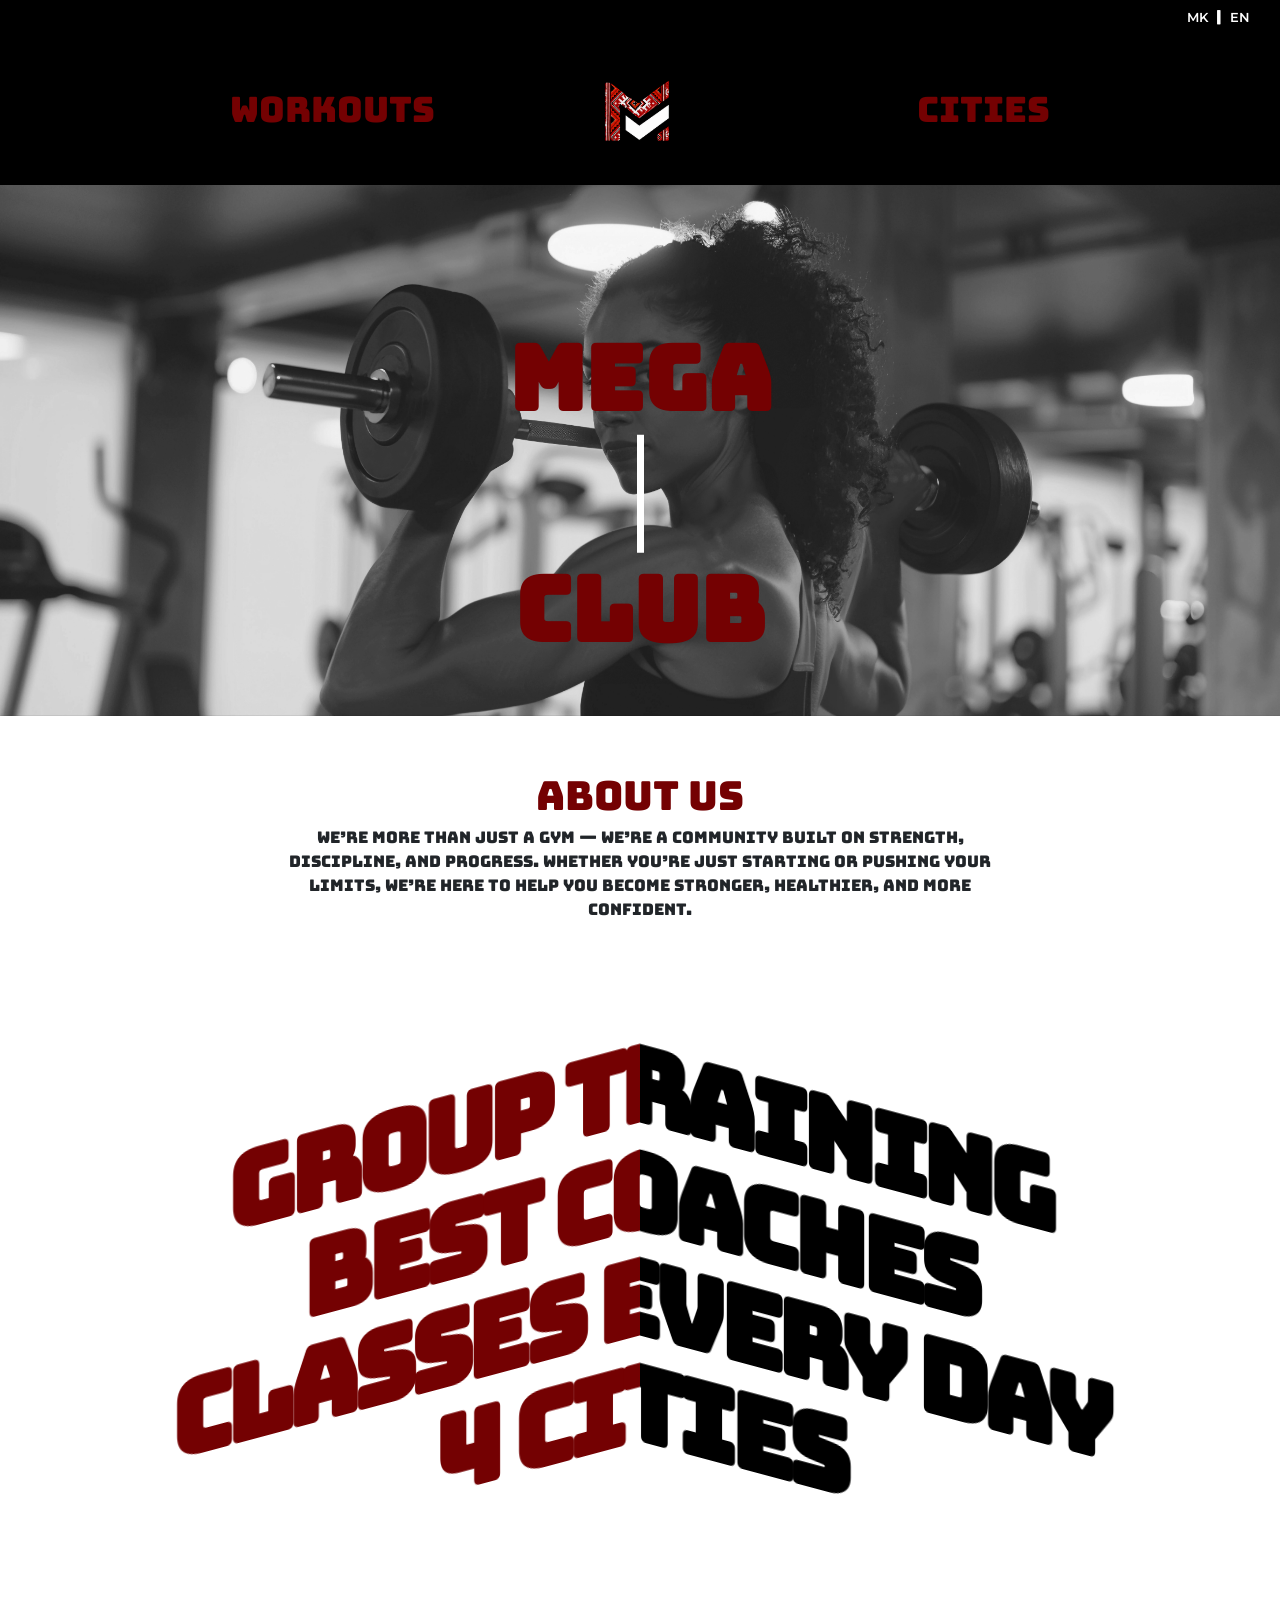
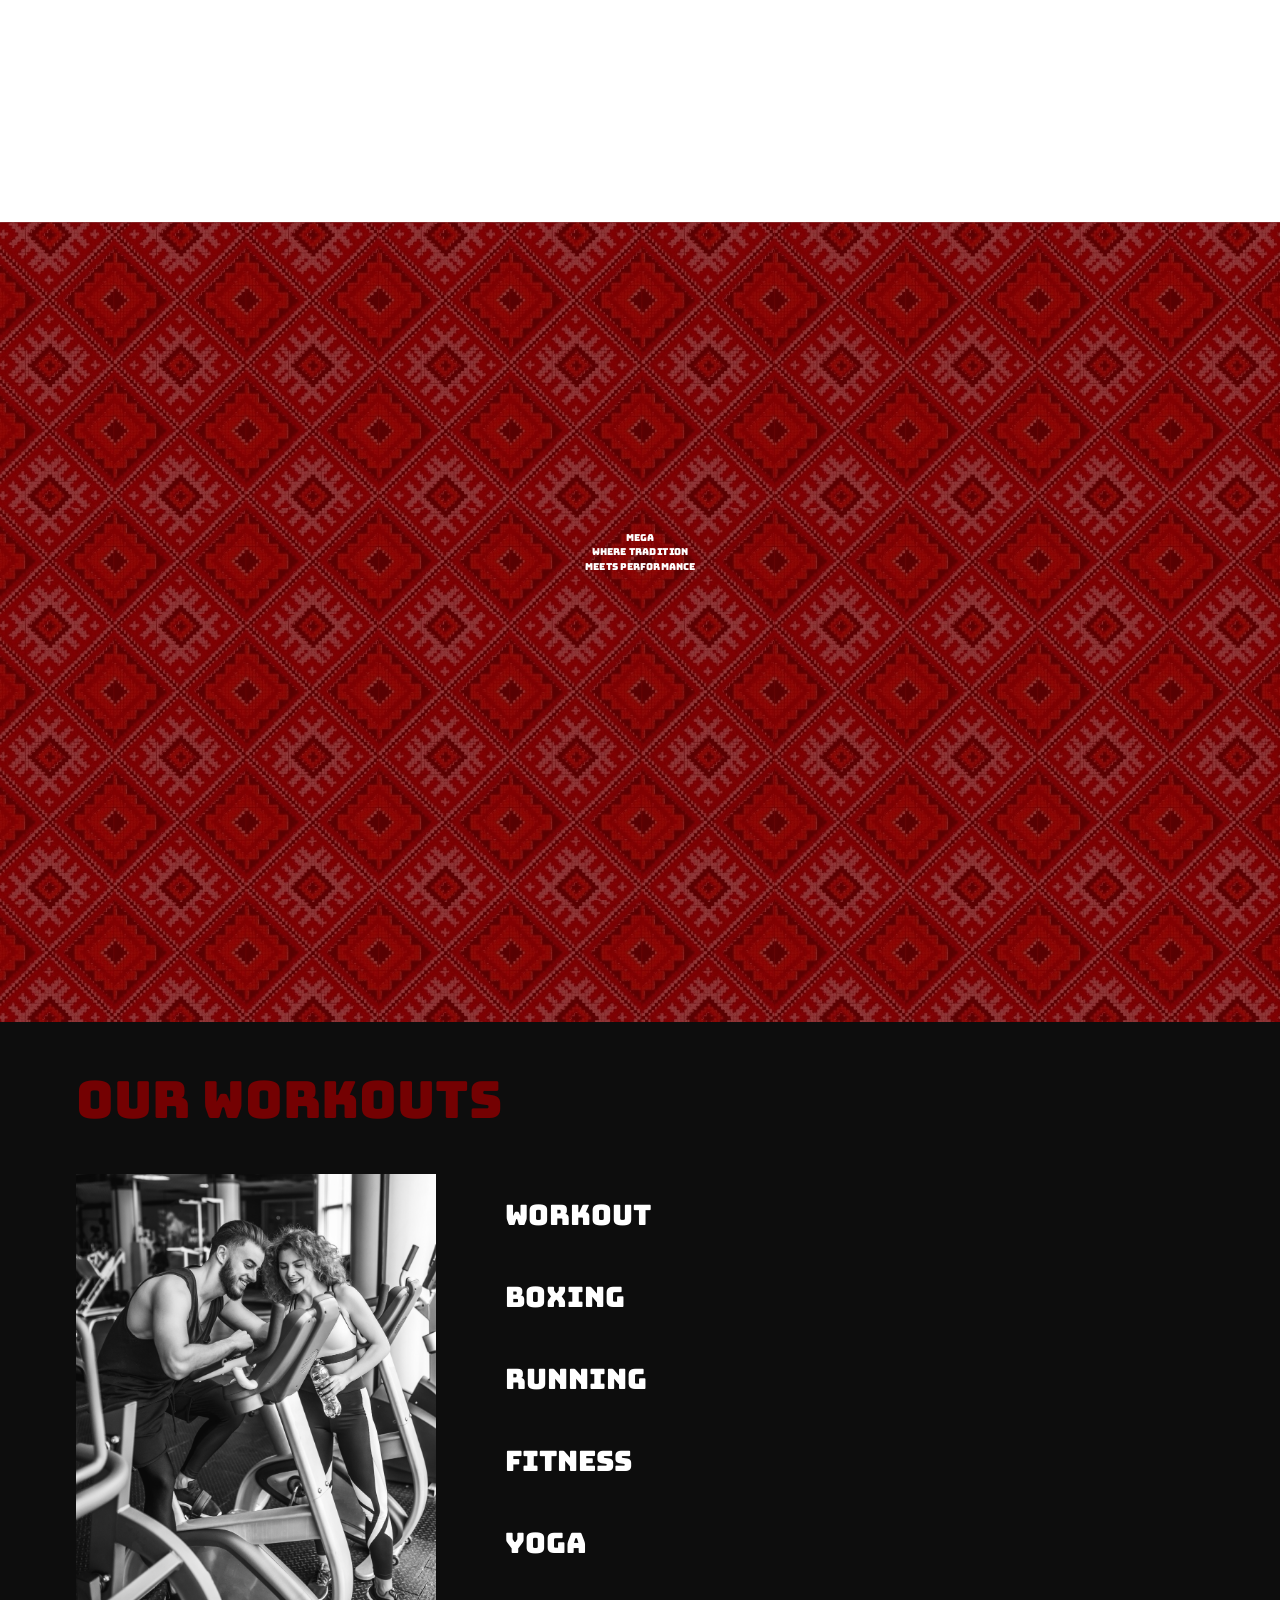
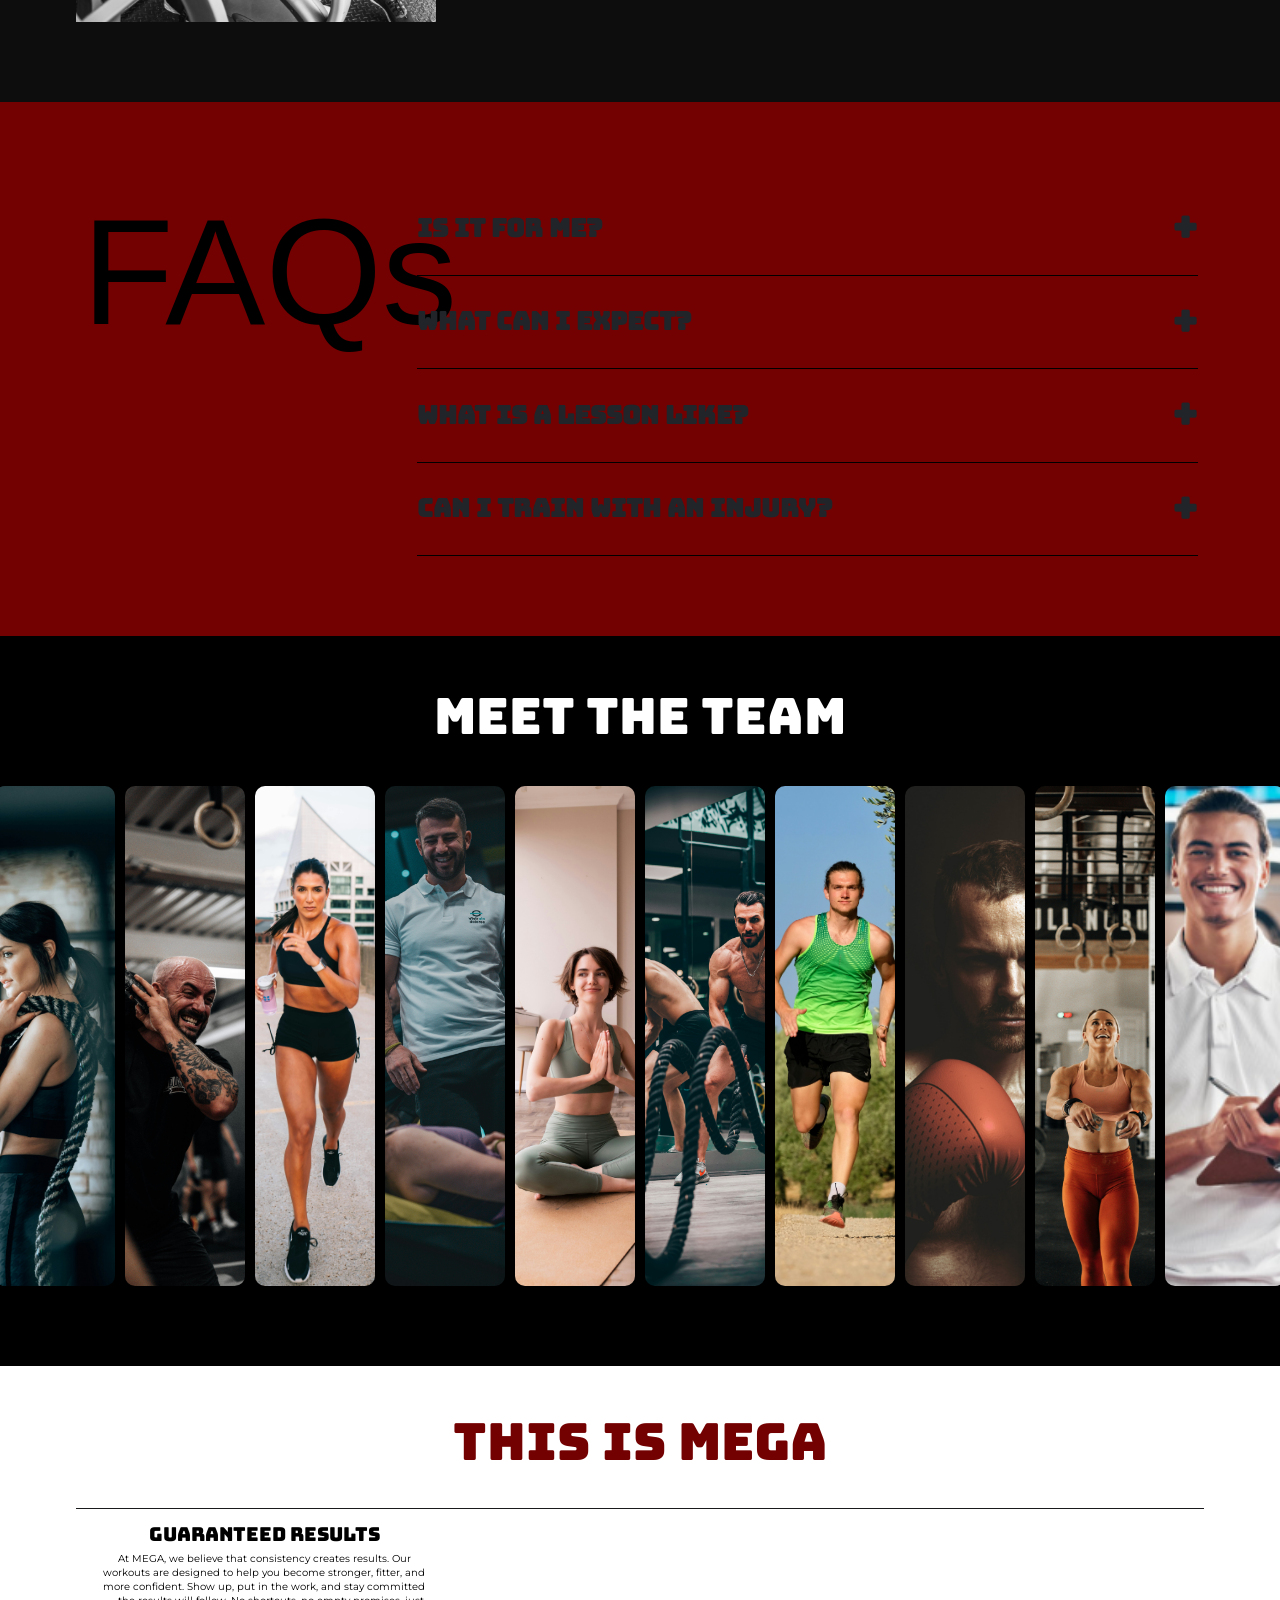
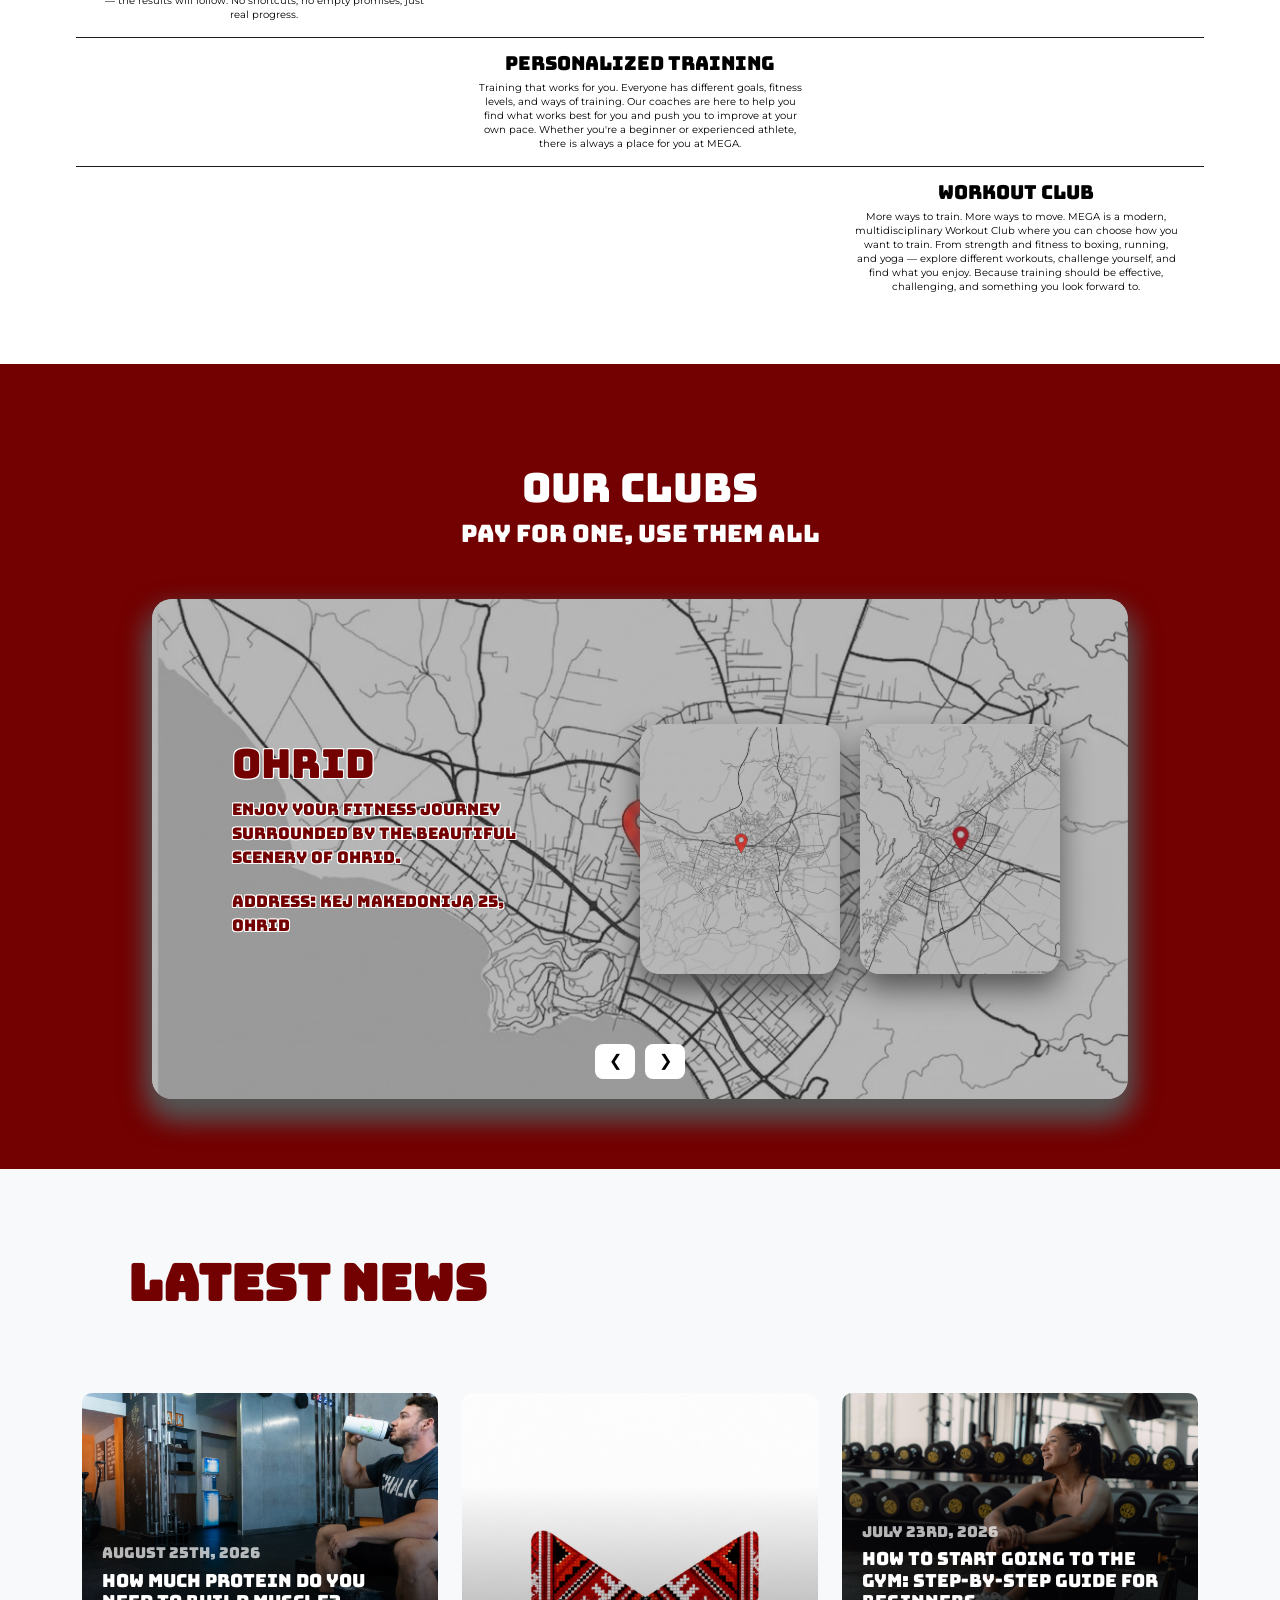
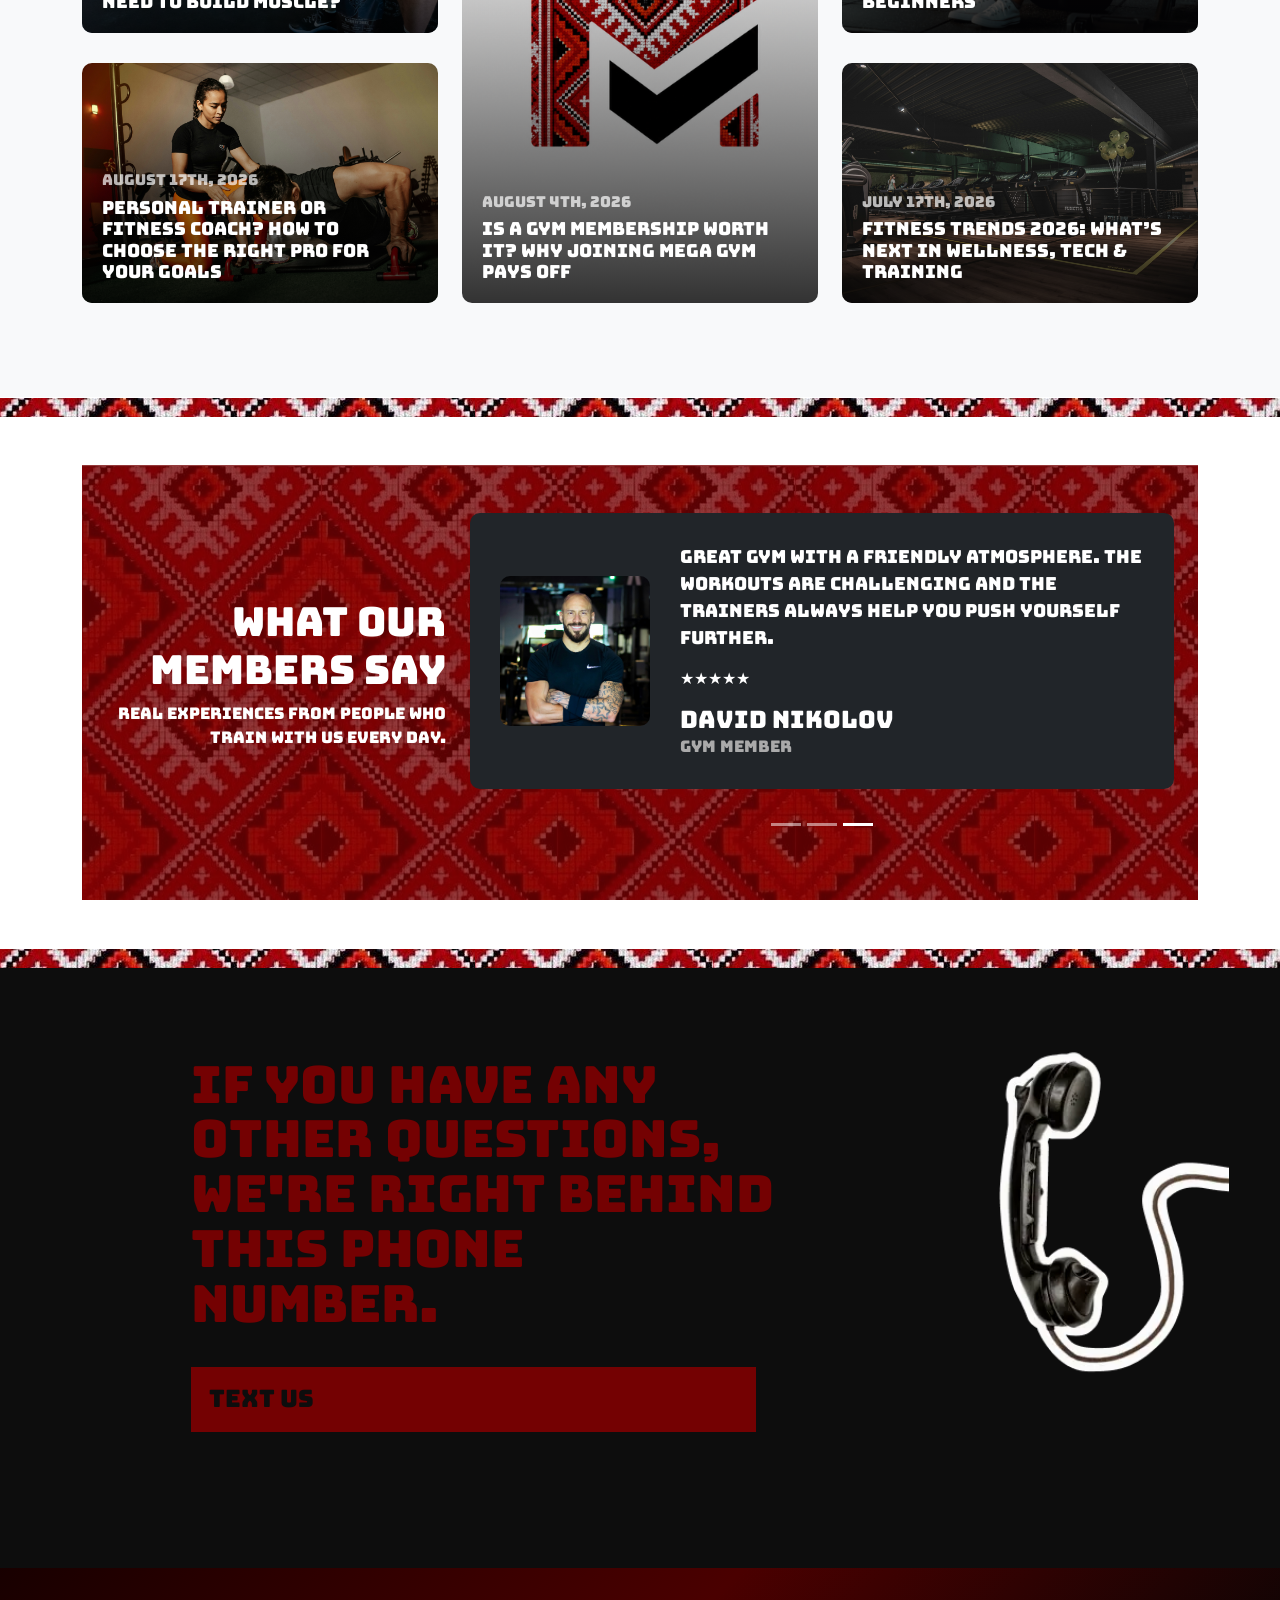
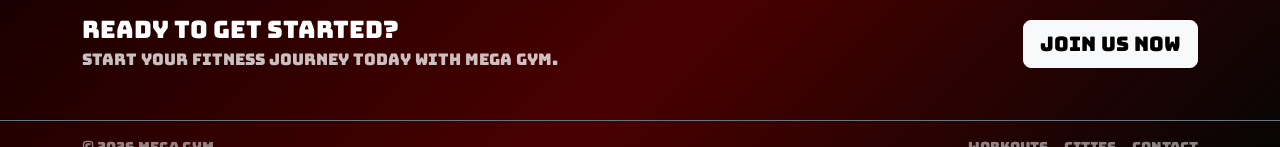
==== home.html @ 3a7fa096 "okk" ====
<!DOCTYPE html>
<html lang="mk">
<head>
    <meta charset="UTF-8">
    <meta name="viewport" content="width=device-width, initial-scale=1">

    <title>MEGA GYM</title>

    <link href="https://fonts.googleapis.com/css2?family=Bungee&display=swap" rel="stylesheet">

    <link href="https://cdn.jsdelivr.net/npm/bootstrap@5.2.3/dist/css/bootstrap.min.css" rel="stylesheet">
    <link href="https://fonts.googleapis.com/css2?family=Anton&family=Montserrat:wght@400;500;600;700;800;900&display=swap" rel="stylesheet">
    <link rel="stylesheet" href="style.css">

    <style>
        .popup {
            position: fixed;
            top: 0;
            left: 0;
            width: 100%;
            height: 100%;
            background: rgba(0, 0, 0, 0.8);

            display: flex;
            align-items: center;
            justify-content: center;

            visibility: hidden;
            opacity: 0;
            z-index: 1000;

            transition: 0.4s;
        }

        .popup:target {
            visibility: visible;
            opacity: 1;
        }

        .popup-inner {
            position: relative;

            display: flex;

            width: 70%;
            max-width: 900px;
            height: 500px;

            background: white;

            transform: scale(0.8);
            transition: 0.4s;
        }

        .popup:target .popup-inner {
            transform: scale(1);
        }

        .popup__photo {
            width: 40%;
            overflow: hidden;
        }

        .popup__photo img {
            width: 100%;
            height: 100%;
            object-fit: cover;
        }

        .popup__text {
            width: 60%;
            padding: 50px;

            display: flex;
            flex-direction: column;
            justify-content: center;
        }

        .popup__text span {
            color: #740102;
            font-size: 14px;
            margin-bottom: 15px;
        }

        .popup__text h1 {
            font-size: 32px;
            margin-bottom: 25px;
            color: #111;
        }

        .popup__text p {
            font-size: 12px;
            line-height: 1.7;
            color: #666;
            font-family: Arial, sans-serif;
        }

        .popup__close {
            position: absolute;
            top: -15px;
            right: -15px;

            width: 40px;
            height: 40px;

            background: #740102;
            color: white;

            border-radius: 50%;

            text-decoration: none;
            text-align: center;
            line-height: 40px;

            font-weight: bold;
        }

        body { padding-top: 185px !important; }
        .language-bar {
            position: fixed;
            top: 0;
            left: 0;
            z-index: 1100;
            width: 100%;
            height: 35px;
            background: #000;
            display: flex;
            justify-content: flex-end;
            align-items: center;
            padding-right: 30px;
            gap: 8px;
        }
        .navbar { top: 35px !important; }
        .navbar { position: fixed !important; top: 35px !important; left: 0; z-index: 1000; width: 100%; height: 150px !important; }
        .hero { margin-top: 0 !important; padding-top: 0 !important; }
        .hero > img { display: block; }
        @media (max-width: 991.98px) {
            body { padding-top: 145px !important; }
            .navbar { height: 110px; }
            .navbar { height: 110px !important; }
            .navbar-collapse { top: 110px; }
        }

        .language-bar button {
            background: none;
            border: none;
            color: white;
            font-family: 'Montserrat', sans-serif;
            font-size: 13px;
            font-weight: 600;
            cursor: pointer;
            padding: 0;
        }

        .language-bar button:hover {
            color: #740102;
        }

        .language-bar span {
            color: white;
        }

    </style>
</head>

<body>

<script>
    const translations = {
        "Workouts":"Тренинзи", "Cities":"Градови", "Skopje":"Скопје", "Ohrid":"Охрид", "Bitola":"Битола", "Tetovo":"Тетово",
        "About us":"За нас", "Group Training":"Групни тренинзи", "Best Coaches":"Најдобри тренери", " Best Coaches ":"Најдобри тренери",
        "Classes Every Day":"Часови секој ден", " Classes Every Day":"Часови секој ден", "4 Cities":"4 градови", "Our Workouts":"Нашите тренинзи",
        "Workout":"Тренинг", "Boxing":"Бокс", "Running":"Трчање", "Fitness":"Фитнес", "Yoga":"Јога", "FAQs":"ЧПП",
        "Is it for me?":"Дали е ова за мене?", "Our classes are suitable for beginners and experienced athletes. We will help you find the right level for you.":"Нашите часови се соодветни и за почетници и за искусни спортисти. Ќе ви помогнеме да го најдете вистинското ниво.",
        "What can I expect?":"Што можам да очекувам?", "You can expect a welcoming environment, professional coaching, and workouts adapted to your level.":"Очекувајте пријатна средина, професионално водство и тренинзи приспособени на вашето ниво.",
        "What is a lesson like?":"Како изгледа еден час?", "Each lesson includes a warm-up, instruction, the main workout, and a cool-down.":"Секој час вклучува загревање, инструкции, главен тренинг и разладување.",
        "Can I train with an injury?":"Може ли да тренирам со повреда?", "Please speak with your coach before training so we can determine whether exercises can safely be adapted.":"Разговарајте со тренерот пред тренингот за да утврдиме дали вежбите може безбедно да се приспособат.",
        "Want to know more?":"Сакате да дознаете повеќе?", "Meet the team":"Запознајте го тимот", "Life Coach & Personal Trainer":"Животен и личен тренер",
        "Senior Fitness Coach":"Главен фитнес тренер", "Running Coach":"Тренер по трчање", "Boxing Instructor":"Инструктор по бокс", "Yoga Instructor":"Инструктор по јога",
        "CrossFit Instructor":"CrossFit инструктор", "Full-Body Workout Instructor":"Инструктор за тренинг на цело тело", "Nutritionist":"Нутриционист", "Medical Expert":"Медицински експерт",
        "This is mega":"Ова е Mega", "Guaranteed Results":"Гарантирани резултати", "Personalized Training":"Персонализиран тренинг", "Workout Club":"Фитнес клуб",
        "our clubs":"Нашите клубови", "pay for one, use them all":"Платете за еден, користете ги сите", "Train, recover, and stay active at our location in the heart of Skopje.":"Тренирајте, одморете се и останете активни во нашата локација во срцето на Скопје.",
        "Enjoy your fitness journey surrounded by the beautiful scenery of Ohrid.":"Уживајте во фитнес-патувањето опкружени со прекрасната природа на Охрид.", "Stay strong and motivated with professional training in Bitola.":"Останете силни и мотивирани со професионални тренинзи во Битола.",
        "Reach your fitness goals with our modern training facilities in Tetovo.":"Остварете ги фитнес-целите во нашите современи сали во Тетово.", "See More":"Повеќе", "LATEST NEWS":"НАЈНОВИ ВЕСТИ", "READ MORE":"ПРОЧИТАЈ ПОВЕЌЕ",
        "What our ":"Што велат нашите ", "What our":"Што велат нашите", "members say":"членови", "Gym Member":"Член на клубот", "If you have any other questions, we're right behind this phone number.":"Ако имате дополнителни прашања, јавете ни се на овој број.",
        "TEXT US":"ПИШЕТЕ НИ","Where Tradition ":"Каде традицијата ","Meets Performance":"се среќава со врвните перформанси",
        "Build strength, improve your endurance, and challenge yourself with workouts designed to help you become stronger, healthier, and more confident.":"Изградете сила, подобрете ја издржливоста и предизвикајте се со тренинзи што ќе ви помогнат да станете посилни, поздрави и посамоуверени.",
        "Develop your speed, power, coordination, and technique while building confidence through dynamic and challenging boxing training.":"Развивајте брзина, сила, координација и техника и стекнете самодоверба преку динамични и предизвикувачки боксерски тренинзи.",
        "Improve your stamina, endurance, and overall fitness with running sessions designed to keep you moving, motivated, and ready to reach your goals.":"Подобрете ја кондицијата и издржливоста со тренинзи по трчање што ќе ве одржуваат активни, мотивирани и подготвени да ги остварите целите.",
        "Take your fitness to the next level with exercises that improve your strength, endurance, mobility, and overall physical performance.":"Подигнете ја кондицијата на повисоко ниво со вежби за сила, издржливост, подвижност и севкупни физички перформанси.",
        "Improve your flexibility, balance, strength, and focus while relaxing your body and mind through a combination of controlled movements and breathing.":"Подобрете ја флексибилноста, рамнотежата, силата и концентрацијата и опуштете ги телото и умот со контролирани движења и дишење.",
        "Helping members build confidence, healthy habits, and a stronger mindset.":"Им помага на членовите да изградат самодоверба, здрави навики и посилен начин на размислување.",
        "Bringing years of experience in strength training, fitness, and personal coaching.":"Со долгогодишно искуство во тренинг за сила, фитнес и индивидуално тренерство.",
        "Specializing in endurance, running technique, and helping athletes become stronger and faster.":"Специјализирана за издржливост и техника на трчање, со цел спортистите да станат посилни и побрзи.",
        "Focused on boxing technique, conditioning, discipline, and confidence.":"Фокусиран на боксерска техника, кондиција, дисциплина и самодоверба.",
        "Helping members improve flexibility, balance, breathing, and mind-body connection.":"Им помага на членовите да ја подобрат флексибилноста, рамнотежата, дишењето и поврзаноста на телото и умот.",
        "Specializing in functional movements, strength, endurance, and high-intensity workouts.":"Специјализиран за функционални движења, сила, издржливост и високоинтензивни тренинзи.",
        "Creating dynamic workouts focused on strength, endurance, and overall fitness.":"Креира динамични тренинзи насочени кон силата, издржливоста и општата кондиција.",
        "Focused on endurance training, boxing technique, and helping runners reach their full potential.":"Фокусиран на тренинг за издржливост и боксерска техника, како и на помагање на тркачите да го достигнат својот целосен потенцијал.",
        "Creating personalized nutrition plans to support fitness goals, energy, recovery, and a healthy lifestyle.":"Креира персонализирани планови за исхрана што ги поддржуваат фитнес-целите, енергијата, закрепнувањето и здравиот начин на живот.",
        "Providing professional guidance on safe training, recovery, and maintaining a healthy body.":"Дава стручни насоки за безбеден тренинг, закрепнување и одржување на здраво тело.",
        "At MEGA, we believe that consistency creates results. Our workouts are designed to help you become stronger, fitter, and more confident. Show up, put in the work, and stay committed — the results will follow. No shortcuts, no empty promises, just real progress.":"Во MEGA веруваме дека доследноста носи резултати. Нашите тренинзи ви помагаат да станете посилни, покондиционирани и посамоуверени. Доаѓајте редовно, вложувајте труд и истрајте — резултатите ќе следат. Без кратенки и празни ветувања, само вистински напредок.",
        "Training that works for you. Everyone has different goals, fitness levels, and ways of training. Our coaches are here to help you find what works best for you and push you to improve at your own pace. Whether you're a beginner or experienced athlete, there is always a place for you at MEGA.":"Тренинг приспособен за вас. Секој има различни цели, ниво на кондиција и начин на вежбање. Нашите тренери ќе ви помогнат да го најдете она што најмногу ви одговара и да напредувате со свое темпо. Во MEGA има место за сите, и за почетници и за искусни спортисти.",
        "More ways to train. More ways to move. MEGA is a modern, multidisciplinary Workout Club where you can choose how you want to train. From strength and fitness to boxing, running, and yoga — explore different workouts, challenge yourself, and find what you enjoy. Because training should be effective, challenging, and something you look forward to.":"Повеќе начини за тренинг и движење. MEGA е современ клуб со разновидни активности каде што сами избирате како ќе вежбате. Од тренинг за сила и фитнес до бокс, трчање и јога — испробајте различни активности, предизвикајте се и најдете го она во што уживате. Тренингот треба да биде ефикасен, предизвикувачки и нешто на што со нетрпение му се радувате.",
        "Address: Partizanska 15, Skopje":"Адреса: Партизанска 15, Скопје", "Address: Kej Makedonija 25, Ohrid":"Адреса: Кеј Македонија 25, Охрид", "Address: Shirok Sokak 42, Bitola":"Адреса: Широк Сокак 42, Битола", "Address: Ilindenska 18, Tetovo":"Адреса: Илинденска 18, Тетово",
        "Real experiences from people who train with us every day.":"Искуства од луѓе кои тренираат со нас секој ден.",
        "I love the atmosphere here. The trainers are supportive, the equipment is great, and I always feel motivated to come back.":"Ја обожавам атмосферата тука. Тренерите се секогаш поддршка, опремата е одлична и секогаш сум мотивиран/а да се вратам.",
        "Since I started training here, I have noticed a big difference. I feel stronger, healthier, and much more confident.":"Откако почнав да тренирам тука, забележувам голема разлика. Се чувствувам посилно, поздраво и многу посамоуверено.",
        "Great gym with a friendly atmosphere. The workouts are challenging and the trainers always help you push yourself further.":"Одлична сала со пријателска атмосфера. Тренинзите се предизвикувачки, а тренерите секогаш ве поттикнуваат да дадете повеќе.",
        "August 25th, 2026":"25 август 2026", "August 17th, 2026":"17 август 2026", "August 4th, 2026":"4 август 2026", "July 23rd, 2026":"23 јули 2026", "July 17th, 2026":"17 јули 2026",
        "How Much Protein Do You Need to Build Muscle?":"Колку протеини ви се потребни за да изградите мускули?", "Personal Trainer or Fitness Coach? How to Choose the Right Pro for Your Goals":"Личен тренер или фитнес тренер? Како да го изберете вистинскиот стручњак за вашите цели", "Is a Gym Membership Worth It?":"Дали членството во теретана вреди?",
        "A gym membership can be much more than simply having access to exercise equipment. Having a dedicated place to train can help you create a routine, stay motivated and make fitness a regular part of your lifestyle. At Mega Gym, members can choose from different types of training depending on their interests, fitness level and personal goals. Whether you want to build strength, improve your endurance, lose weight, become more active or simply feel healthier, having access to professional equipment and experienced coaches can make the process easier. Another important benefit of training at a gym is the environment. Being surrounded by other people who are working toward their own goals can give you extra motivation on days when you do not feel like training. Ultimately, a gym membership is an investment in your health, confidence and long-term wellbeing.":"Членството во теретана може да значи многу повеќе од пристап до опрема за вежбање. Посебно место за тренинг може да ви помогне да создадете рутина, да останете мотивирани и фитнесот да стане редовен дел од вашиот начин на живот. Во Mega Gym членовите можат да избираат различни видови тренинг според своите интереси, нивото на кондиција и личните цели. Без разлика дали сакате да ја зголемите силата, да ја подобрите издржливоста, да ослабете, да бидете поактивни или едноставно да се чувствувате поздраво, професионалната опрема и искусните тренери можат да го олеснат процесот. Друга важна предност на тренирањето во теретана е атмосферата. Опкруженоста со луѓе кои работат на сопствените цели може дополнително да ве мотивира во деновите кога не ви се тренира. На крајот, членството во теретана е вложување во вашето здравје, самодоверба и долгорочна благосостојба.", "Is a Gym Membership Worth It? Why Joining Mega Gym Pays Off":"Дали членството во теретана вреди? Зошто Mega Gym е добар избор", "How to Start Going to the Gym: Step-by-Step Guide for Beginners":"Како да почнете да одите во теретана: водич за почетници чекор по чекор", "Fitness Trends 2026: What’s Next in Wellness, Tech & Training":"Фитнес трендови во 2026: новости во здравјето, технологијата и тренингот", "Ready to get started?":"Подготвени сте да започнете?", "Start your fitness journey today with Mega Gym.":"Започнете го вашето фитнес-патување денес со Mega Gym.", "Join us now":"Придружете ни се", "Elena Stojanovska":"Елена Стојановска", "Goran Petrovski":"Горан Петровски", "Marija Nikolovska":"Марија Николовска", "Viktor Trajkov":"Виктор Трајков", "Ana Ilievska":"Ана Илиевска", "Filip Georgiev":"Филип Георгиев", "Stefan Stojanov":"Стефан Стојанов", "Ivan Ristovski":"Иван Ристовски", "Elena Petrova":"Елена Петрова", "Nikola Milevski":"Никола Милевски", "Aleksandar Petrovski":"Александар Петровски", "David Nikolov":"Давид Николов", "We’re more than just a gym — we’re a community built on strength, discipline, and progress. Whether you’re just starting or pushing your limits, we’re here to help you become stronger, healthier, and more confident.":"Ние сме повеќе од обична теретана — ние сме заедница изградена врз сила, дисциплина и напредок. Без разлика дали штотуку почнувате или ги поместувате сопствените граници, тука сме да ви помогнеме да станете посилни, поздрави и посамоуверени.","Personal Trainer or Fitness Coach? How to Choose the Right Pro for Your Goals":"Личен тренер или фитнес тренер? Како да го изберете вистинскиот стручњак за вашите цели",
        "Choosing the right fitness professional can make a big difference in your training experience. A personal trainer usually focuses on creating structured workouts, teaching proper exercise technique and helping you safely progress toward specific fitness goals. A fitness coach may take a broader approach by focusing on motivation, consistency, habits and your overall lifestyle. If you are new to the gym and are not sure how to perform exercises correctly, working with a personal trainer can give you the confidence and knowledge you need to get started. If you already understand the basics of training but have trouble staying consistent, a coach may be able to help you build better habits. Before choosing someone, think about your goals, experience and the type of support you need. The right professional should help you feel motivated, comfortable and confident during your fitness journey.":"Изборот на соодветен фитнес-стручњак може значително да го подобри вашето искуство со тренингот. Личниот тренер обично креира структуриран тренинг-план, ве учи на правилна техника и ви помага безбедно да напредувате кон конкретните фитнес-цели. Фитнес тренерот може да има поширок пристап, со фокус на мотивацијата, доследноста, навиките и целокупниот начин на живот. Ако сте нови во теретана и не сте сигурни како правилно да ги изведувате вежбите, личниот тренер може да ви ги даде самодовербата и знаењето потребни за да почнете. Ако веќе ги знаете основите на тренингот, но тешко ви оди доследноста, тренерот може да ви помогне да изградите подобри навики. Пред да изберете, размислете за вашите цели, искуството и видот поддршка што ви е потребна. Вистинскиот стручњак треба да ви помогне да се чувствувате мотивирано, удобно и самоуверено во текот на фитнес-патувањето.",
        "Protein plays an important role in building, repairing and maintaining muscle. When you train, especially during strength workouts, your muscles need enough nutrients to recover and adapt. Getting enough protein throughout the day can support this process and help you make better progress over time. Good protein sources include chicken, eggs, fish, Greek yogurt, cottage cheese, beans, lentils and other protein-rich foods. It is also helpful to spread your protein intake across your meals instead of relying on one large meal. However, protein is only one part of the equation. Consistent training, enough calories, quality sleep, hydration and proper recovery are all important for building muscle. The best approach is to create a balanced routine that you can maintain consistently rather than focusing on one single nutrient.":"Протеините имаат важна улога во градењето, обновувањето и одржувањето на мускулите. Кога тренирате, особено со вежби за сила, на мускулите им се потребни доволно хранливи материи за да закрепнат и да се приспособат. Доволниот внес на протеини во текот на денот го поддржува овој процес и може да ви помогне да напредувате. Добри извори на протеини се пилешкото месо, јајцата, рибата, грчкиот јогурт, урдата, гравот, леќата и друга храна богата со протеини. Корисно е внесот да го распоредите низ оброците, наместо да се потпирате на еден голем оброк. Сепак, протеините се само еден дел од равенката. За градење мускули важни се и редовниот тренинг, доволниот внес на калории, квалитетниот сон, хидратацијата и правилното закрепнување. Најдобро е да создадете урамнотежена рутина што можете постојано да ја следите, наместо да се фокусирате само на една хранлива материја.",
        "How to Start Going to the Gym":"Како да почнете да одите во теретана",
        "Starting at the gym can feel intimidating, especially when you see people who already seem experienced. The good news is that everyone starts somewhere. The most important thing for a beginner is to focus on learning the basics and creating a routine that is realistic and easy to maintain. Start with a few training sessions per week and learn how to perform basic movements correctly. Your workouts can include simple strength exercises, cardio and mobility work. There is no need to immediately lift heavy weights or spend hours at the gym. Progress should happen gradually as your body becomes stronger and more comfortable with exercise. It is also important to give yourself enough time to recover between workouts. With consistency, patience and a positive mindset, the gym will become more familiar and your confidence will continue to grow.":"Почетокот во теретана може да делува застрашувачки, особено кога гледате луѓе кои веќе изгледаат искусно. Добрата вест е дека секој почнува од некаде. За почетник најважно е да ги научи основите и да создаде реална рутина што лесно може да ја одржува. Почнете со неколку тренинзи неделно и научете правилно да ги изведувате основните движења. Тренинзите може да вклучуваат едноставни вежби за сила, кардио и вежби за подвижност. Нема потреба веднаш да кревате тешки тегови или да минувате часови во теретана. Напредувајте постепено, додека телото станува посилно и се навикнува на вежбањето. Исто така, оставете си доволно време за закрепнување меѓу тренинзите. Со доследност, трпение и позитивен став, теретаната ќе ви стане попозната, а самодовербата ќе ви расте.",
        "Fitness Trends 2026":"Фитнес трендови во 2026 година",
        "Technology continues to influence the way people train, recover and monitor their progress. In 2026, smart fitness equipment, wearable devices, workout applications and digital training platforms are becoming an increasingly common part of modern fitness. These tools can help people track workouts, monitor activity levels, measure progress and stay motivated. However, technology should support your training rather than replace the fundamentals. A successful fitness routine still depends on regular exercise, good nutrition, proper recovery and enough sleep. Another important trend is a more personalized approach to fitness. People are increasingly choosing workouts based on their individual goals, preferences and lifestyles instead of following the same routine as everyone else. Whether you prefer strength training, running, boxing, yoga or group workouts, finding something you enjoy is one of the best ways to stay consistent.":"Технологијата постојано влијае врз начинот на кој луѓето тренираат, закрепнуваат и го следат напредокот. Во 2026 година, паметната фитнес-опрема, носливите уреди, апликациите за тренинг и дигиталните платформи стануваат сè почест дел од современиот фитнес. Овие алатки можат да помогнат во следењето на тренинзите, нивото на активност и напредокот, како и во одржувањето на мотивацијата. Сепак, технологијата треба да го поддржува тренингот, а не да ги заменува основите. Успешната фитнес-рутина и понатаму зависи од редовно вежбање, добра исхрана, правилно закрепнување и доволно сон. Друг важен тренд е поперсонализираниот пристап кон фитнесот. Луѓето сè почесто избираат тренинзи според сопствените цели, желби и начин на живот, наместо да ја следат истата рутина како сите други. Без разлика дали претпочитате тренинг за сила, трчање, бокс, јога или групни тренинзи, најдобро ќе истраете ако најдете активност во која уживате.", "Contact":"Контакт"
    };

    const originalText = new WeakMap();

    function changeLanguage(language) {
        if (!['mk', 'en'].includes(language)) return;

        document.documentElement.lang = language;

        const walker = document.createTreeWalker(
            document.body,
            NodeFilter.SHOW_TEXT
        );

        let node;

        while (node = walker.nextNode()) {
            if (node.parentElement?.closest('.hero')) continue;

            if (!originalText.has(node))
                originalText.set(node, node.nodeValue);

            const original = originalText.get(node);
            const text = original.trim().replace(/\s+/g, ' ');

            node.nodeValue = language === 'mk'
                ? original.replace(original.trim(), translations[text] || original.trim())
                : original;
        }
    }

    document.addEventListener('DOMContentLoaded', () => {
        changeLanguage('en');

        const popup = document.querySelector('.popup__text');

        if (popup) {
            new MutationObserver(() =>
                changeLanguage(document.documentElement.lang)
            ).observe(popup, { childList: true, subtree: true });
        }
    });

</script>

<!--<div class="spinner">-->
<!--    <img src="images/logo_1.png" class="loading-logo" alt="Loading">-->
<!--</div>-->


<div class="language-bar">
    <button type="button" onclick="changeLanguage('mk')">MK</button>
    <span>|</span>
    <button type="button" onclick="changeLanguage('en')">EN</button>
</div>

<nav class="navbar navbar-expand-lg">

    <div class="container-fluid">
        <a class="navbar-brand" href="#">
            <img src="images/logo_top.png" alt="Logo">
        </a>

        <button
                class="navbar-toggler"
                type="button"
                data-bs-toggle="collapse"
                data-bs-target="#navbarMenu"
                aria-controls="navbarMenu"
                aria-expanded="false"
                aria-label="Toggle navigation">
            <span class="navbar-toggler-icon"></span>
        </button>

        <div class="collapse navbar-collapse" id="navbarMenu">
            <ul class="navbar-nav">
                <li class="nav-item">
                    <a class="nav-link" href="workouts.html">Workouts</a>
                </li>

                <li class="nav-item cities-dropdown">
                    <a class="nav-link cities-link" href="#">Cities</a>
                    <ul class="custom-menu">
                        <li>
                            <a href="Skopje.html">Skopje</a>
                        </li>

                        <li>
                            <a href="Ohrid.html">Ohrid</a>
                        </li>

                        <li>
                            <a href="Bitola.html">Bitola</a>
                        </li>

                        <li>
                            <a href="Tetovo.html">Tetovo</a>
                        </li>

                    </ul>
                </li>

            </ul>
        </div>
    </div>

</nav>

<section class="hero">

    <img src="images/hero_img.jpg" alt="Hero">
    <div class="container-fluid px-4 py-5 my-5 text-center">
        <h1>Mega</h1>
        <h1>
            <a href="" class="typewrite" data-period="2000" data-type='[ "Workout", "Boxing", "Running", "Fitness", "Yoga" ]'>
                <span class="wrap"></span>
            </a>
        </h1>
        <h1>Club</h1>
    </div>
</section>

<section class="about-us">
    <div class="title">About us</div>
    <div class="container">
        We’re more than just a gym — we’re a community built on strength, discipline, and progress. Whether you’re just starting or pushing your limits, we’re here to help you become stronger, healthier, and more confident.
    </div>
    <div class="anima-container">
        <ul class="home_title">

            <li>
                <div class="left">
                    <h2><span>Group Training</span></h2>
                </div>
                <div class="right">
                    <h2><span>Group Training</span></h2>
                </div>
            </li>

            <li>
                <div class="left">
                    <h2><span> Best Coaches </span></h2>
                </div>
                <div class="right">
                    <h2><span>Best Coaches</span></h2>
                </div>
            </li>

            <li>
                <div class="left">
                    <h2><span>Classes Every Day</span></h2>
                </div>
                <div class="right">
                    <h2><span> Classes Every Day</span></h2>
                </div>
            </li>
            <li>
                <div class="left">
                    <h2><span>4 Cities</span></h2>
                </div>
                <div class="right">
                    <h2><span>4 Cities</span></h2>
                </div>
            </li>

        </ul>
    </div>
</section>

<section class="video">
    <div class="container text-center">
        <div id="expandable">
            Mega<br>
            Where Tradition <br>Meets Performance
        </div>

        <video width="320" height="450" autoplay muted loop>
            <source src="images/video_gym.mp4" type="video/mp4">
        </video>
    </div>
</section>

<section class="our-workouts">
    <div class="container">

        <div class="title">Our Workouts</div>

        <div class="row">

            <div class="col-4">
                <img src="images/fit.jpg"
                     class="workout-image"
                     id="workoutImage"
                     alt="Workout">
            </div>

            <div class="col-8">

                <div class="workouts-list">

                    <div class="workout-item" data-image="images/workout.jpg">

                        <h2 class="workout-header">
                            Workout
                        </h2>

                        <div class="workout-description">
                            Build strength, improve your endurance, and challenge yourself with workouts designed to help you become stronger, healthier, and more confident.
                        </div>

                    </div>


                    <div class="workout-item" data-image="images/boxing.jpg">

                        <h2 class="workout-header">
                            Boxing
                        </h2>

                        <div class="workout-description">
                            Develop your speed, power, coordination, and technique while building confidence through dynamic and challenging boxing training.
                        </div>

                    </div>


                    <div class="workout-item" data-image="images/running.jpg">

                        <h2 class="workout-header">
                            Running
                        </h2>

                        <div class="workout-description">
                            Improve your stamina, endurance, and overall fitness with running sessions designed to keep you moving, motivated, and ready to reach your goals.
                        </div>

                    </div>


                    <div class="workout-item" data-image="images/fit.jpg">

                        <h2 class="workout-header">
                            Fitness
                        </h2>

                        <div class="workout-description">
                            Take your fitness to the next level with exercises that improve your strength, endurance, mobility, and overall physical performance.
                        </div>

                    </div>


                    <div class="workout-item" data-image="images/yoga.jpg">

                        <h2 class="workout-header">
                            Yoga
                        </h2>

                        <div class="workout-description">
                            Improve your flexibility, balance, strength, and focus while relaxing your body and mind through a combination of controlled movements and breathing.
                        </div>

                    </div>

                </div>

            </div>

        </div>
    </div>
</section>

<section class="faq1">
    <div id="fa">
        <section class="faq">
            <div class="faq-title">
                <h2>FAQs</h2>
            </div>
            <div class="faq-questions">
                <details>
                    <summary>
                        <span>Is it for me?</span><span class="plus"></span>
                    </summary>
                    <p>Our classes are suitable for beginners and experienced athletes. We will help you find the right level for you.</p>
                </details>

                <details>
                    <summary>
                        <span>What can I expect?</span><span class="plus"></span>
                    </summary>
                    <p>You can expect a welcoming environment, professional coaching, and workouts adapted to your level.</p>
                </details>

                <details>
                    <summary>
                        <span>What is a lesson like?</span><span class="plus"></span>
                    </summary>
                    <p>Each lesson includes a warm-up, instruction, the main workout, and a cool-down.</p>
                </details>

                <details>
                    <summary>
                        <span>Can I train with an injury?</span><span class="plus"></span>
                    </summary>
                    <p>Please speak with your coach before training so we can determine whether exercises can safely be adapted.</p>
                </details>


            </div>
        </section>
    </div>
</section>

<section class="team">

    <h1>Meet the team</h1>

    <div class="container">

        <div style="background-image: url('images/coach_1.jpg');">
            <div class="content">
                <h2>Elena Stojanovska</h2>
                <span>Life Coach & Personal Trainer</span>
                <p>Helping members build confidence, healthy habits, and a stronger mindset.</p>
            </div>
        </div>

        <div style="background-image: url('images/coach_2.jpg');">
            <div class="content">
                <h2>Goran Petrovski</h2>
                <span>Senior Fitness Coach</span>
                <p>Bringing years of experience in strength training, fitness, and personal coaching.</p>
            </div>
        </div>

        <div style="background-image: url('images/coach_3.jpg');">
            <div class="content">
                <h2>Marija Nikolovska</h2>
                <span>Running Coach</span>
                <p>Specializing in endurance, running technique, and helping athletes become stronger and faster.</p>
            </div>
        </div>

        <div style="background-image: url('images/coach_4.jpg');">
            <div class="content">
                <h2>Viktor Trajkov</h2>
                <span>Boxing Instructor</span>
                <p>Focused on boxing technique, conditioning, discipline, and confidence.</p>
            </div>
        </div>

        <div style="background-image: url('images/coach_5.jpg');">
            <div class="content">
                <h2>Ana Ilievska</h2>
                <span>Yoga Instructor</span>
                <p>Helping members improve flexibility, balance, breathing, and mind-body connection.</p>
            </div>
        </div>

        <div style="background-image: url('images/coach_6.jpg');">
            <div class="content">
                <h2>Filip Georgiev</h2>
                <span>CrossFit Instructor</span>
                <p>Specializing in functional movements, strength, endurance, and high-intensity workouts.</p>
            </div>
        </div>

        <div style="background-image: url('images/coach_7.jpg');">
            <div class="content">
                <h2>Stefan Stojanov</h2>
                <span>Full-Body Workout Instructor</span>
                <p>Creating dynamic workouts focused on strength, endurance, and overall fitness.</p>
            </div>
        </div>

        <div style="background-image: url('images/coach_8.jpg');">
            <div class="content">
                <h2>Ivan Ristovski</h2>
                <span>Experienced Boxing Coach</span>
                <p>Focused on endurance training, boxing technique, and helping runners reach their full potential.</p>
            </div>
        </div>

        <div style="background-image: url('images/coach_9.jpg');">
            <div class="content">
                <h2>Elena Petrova</h2>
                <span>Nutritionist</span>
                <p>Creating personalized nutrition plans to support fitness goals, energy, recovery, and a healthy lifestyle.</p>
            </div>
        </div>


        <div style="background-image: url('images/coach_10.png');">
            <div class="content">
                <h2>Nikola Milevski</h2>
                <span>Medical Expert</span>
                <p>Providing professional guidance on safe training, recovery, and maintaining a healthy body.</p>
            </div>
        </div>

    </div>

</section>

<section class="who_are_we">
    <h1 class="title">This is mega </h1>
    <div class="container text-center">
        <div class="row">
            <div class="col-4 ">
                <h2>Guaranteed Results</h2>
                <div>
                    At MEGA, we believe that consistency creates results. Our workouts are designed to help you become stronger, fitter, and more confident. Show up, put in the work, and stay committed — the results will follow. No shortcuts, no empty promises, just real progress.
                </div>
            </div>
            <div class="col-4 "></div>
            <div class="col-4"></div>
        </div>
        <div class="row">
            <div class="col-4 "></div>
            <div class="col-4 ">
                <h2>Personalized Training</h2>
                <div>
                    Training that works for you. Everyone has different goals, fitness levels, and ways of training. Our coaches are here to help you find what works best for you and push you to improve at your own pace. Whether you're a beginner or experienced athlete, there is always a place for you at MEGA.                </div>

            </div>
            <div class="col-4"></div>
        </div>
        <div class="row">
            <div class="col-4"></div>
            <div class="col-4"></div>
            <div class="col-4">
                <h2>Workout Club</h2>
                <div>
                    More ways to train. More ways to move. MEGA is a modern, multidisciplinary Workout Club where you can choose how you want to train. From strength and fitness to boxing, running, and yoga — explore different workouts, challenge yourself, and find what you enjoy. Because training should be effective, challenging, and something you look forward to.
                </div>
            </div>
        </div>
    </div>

</section>

<section class="loactions">
    <h1>our clubs</h1>
    <h4>pay for one, use them all</h4>
    <div class="container">

        <div class="slide">

            <div class="item" style="background-image: url('images/skopje.jpg');">
                <div class="content">
                    <h2>Skopje</h2>
                    <p>Train, recover, and stay active at our location in the heart of Skopje.</p>
                    <p class="address">Address: Partizanska 15, Skopje</p>
                </div>
            </div>

            <div class="item" style="background-image: url('images/ohrid.jpg');">
                <div class="content">
                    <h2>Ohrid</h2>
                    <p>Enjoy your fitness journey surrounded by the beautiful scenery of Ohrid.</p>
                    <p class="address">Address: Kej Makedonija 25, Ohrid</p>
                </div>
            </div>

            <div class="item" style="background-image: url('images/bitola.jpg');">
                <div class="content">
                    <h2>Bitola</h2>
                    <p>Stay strong and motivated with professional training in Bitola.</p>
                    <p class="address">Address: Shirok Sokak 42, Bitola</p>
                </div>
            </div>

            <div class="item" style="background-image: url('images/tetovo.jpg');">
                <div class="content">
                    <h2>Tetovo</h2>
                    <p>Reach your fitness goals with our modern training facilities in Tetovo.</p>
                    <p class="address">Address: Ilindenska 18, Tetovo</p>
                </div>
            </div>

        </div>
        <div class="buttons">
            <button class="prev">❮</button>
            <button class="next">❯</button>
        </div>

    </div>



</section>

<section class="blog bg-light" id="blog1">

    <div class="news-header">
        <h1>LATEST NEWS</h1>
    </div>

    <div class="container">
        <div class="row">

            <!-- LEFT -->
            <div class="col-md-4">

                <a href="#popup" class="blog-card"
                   onclick="openArticle(
                   'images/protein.jpg',
                   'How Much Protein Do You Need to Build Muscle?',
                   'August 25th, 2026',
    'Protein plays an important role in building, repairing and maintaining muscle. When you train, especially during strength workouts, your muscles need enough nutrients to recover and adapt. Getting enough protein throughout the day can support this process and help you make better progress over time. Good protein sources include chicken, eggs, fish, Greek yogurt, cottage cheese, beans, lentils and other protein-rich foods. It is also helpful to spread your protein intake across your meals instead of relying on one large meal. However, protein is only one part of the equation. Consistent training, enough calories, quality sleep, hydration and proper recovery are all important for building muscle. The best approach is to create a balanced routine that you can maintain consistently rather than focusing on one single nutrient.'
                   )">

                    <div class="blog-image"
                         style="background-image: url('images/protein.jpg');">
                    </div>

                    <div class="blog-text">
                        <span>August 25th, 2026</span>
                        <h2>How Much Protein Do You Need to Build Muscle?</h2>
                    </div>

                </a>


                <a href="#popup" class="blog-card"
                   onclick="openArticle(
                   'images/trainer.jpg',
                   'Personal Trainer or Fitness Coach? How to Choose the Right Pro for Your Goals',
                   'August 17th, 2026',
    'Choosing the right fitness professional can make a big difference in your training experience. A personal trainer usually focuses on creating structured workouts, teaching proper exercise technique and helping you safely progress toward specific fitness goals. A fitness coach may take a broader approach by focusing on motivation, consistency, habits and your overall lifestyle. If you are new to the gym and are not sure how to perform exercises correctly, working with a personal trainer can give you the confidence and knowledge you need to get started. If you already understand the basics of training but have trouble staying consistent, a coach may be able to help you build better habits. Before choosing someone, think about your goals, experience and the type of support you need. The right professional should help you feel motivated, comfortable and confident during your fitness journey.'
                   )">

                    <div class="blog-image"
                         style="background-image: url('images/trainer.jpg');">
                    </div>

                    <div class="blog-text">
                        <span>August 17th, 2026</span>
                        <h2>Personal Trainer or Fitness Coach? How to Choose the Right Pro for Your Goals</h2>
                    </div>

                </a>

            </div>

            <div class="col-md-4">

                <a href="#popup" class="blog-card big"
                   onclick="openArticle(
                   'images/logo_white_full.png',
                   'Is a Gym Membership Worth It?',
                   'August 4th, 2026',
    'A gym membership can be much more than simply having access to exercise equipment. Having a dedicated place to train can help you create a routine, stay motivated and make fitness a regular part of your lifestyle. At Mega Gym, members can choose from different types of training depending on their interests, fitness level and personal goals. Whether you want to build strength, improve your endurance, lose weight, become more active or simply feel healthier, having access to professional equipment and experienced coaches can make the process easier. Another important benefit of training at a gym is the environment. Being surrounded by other people who are working toward their own goals can give you extra motivation on days when you do not feel like training. Ultimately, a gym membership is an investment in your health, confidence and long-term wellbeing.'
                   )">

                    <div class="blog-image"
                         style="background-image: url('images/logo_white_full.png');">
                    </div>

                    <div class="blog-text">
                        <span>August 4th, 2026</span>
                        <h2>Is a Gym Membership Worth It? Why Joining Mega Gym Pays Off</h2>
                    </div>

                </a>

            </div>


            <!-- RIGHT -->
            <div class="col-md-4">

                <a href="#popup" class="blog-card"
                   onclick="openArticle(
                   'images/start_gym.jpg',
                   'How to Start Going to the Gym',
                   'July 23rd, 2026',
    'Starting at the gym can feel intimidating, especially when you see people who already seem experienced. The good news is that everyone starts somewhere. The most important thing for a beginner is to focus on learning the basics and creating a routine that is realistic and easy to maintain. Start with a few training sessions per week and learn how to perform basic movements correctly. Your workouts can include simple strength exercises, cardio and mobility work. There is no need to immediately lift heavy weights or spend hours at the gym. Progress should happen gradually as your body becomes stronger and more comfortable with exercise. It is also important to give yourself enough time to recover between workouts. With consistency, patience and a positive mindset, the gym will become more familiar and your confidence will continue to grow.'
                   )">

                    <div class="blog-image"
                         style="background-image: url('images/start_gym.jpg');">
                    </div>

                    <div class="blog-text">
                        <span>July 23rd, 2026</span>
                        <h2>How to Start Going to the Gym: Step-by-Step Guide for Beginners</h2>
                    </div>

                </a>


                <a href="#popup" class="blog-card"
                   onclick="openArticle(
                   'images/gym_tech.jpg',
                   'Fitness Trends 2026',
                   'July 17th, 2026',
    'Technology continues to influence the way people train, recover and monitor their progress. In 2026, smart fitness equipment, wearable devices, workout applications and digital training platforms are becoming an increasingly common part of modern fitness. These tools can help people track workouts, monitor activity levels, measure progress and stay motivated. However, technology should support your training rather than replace the fundamentals. A successful fitness routine still depends on regular exercise, good nutrition, proper recovery and enough sleep. Another important trend is a more personalized approach to fitness. People are increasingly choosing workouts based on their individual goals, preferences and lifestyles instead of following the same routine as everyone else. Whether you prefer strength training, running, boxing, yoga or group workouts, finding something you enjoy is one of the best ways to stay consistent.'
                   )">

                    <div class="blog-image"
                         style="background-image: url('images/gym_tech.jpg');">
                    </div>

                    <div class="blog-text">
                        <span>July 17th, 2026</span>
                        <h2>Fitness Trends 2026: What’s Next in Wellness, Tech & Training</h2>
                    </div>

                </a>

            </div>

        </div>
    </div>

    <div class="popup" id="popup">

        <div class="popup-inner">

            <div class="popup__photo">
                <img id="articleImage" src="" alt="">
            </div>

            <div class="popup__text">

                <span id="articleDate"></span>

                <h1 id="articleTitle"></h1>

                <p id="articleText"></p>

            </div>

            <a class="popup__close" href="#blog1">X</a>

        </div>

    </div>

</section>

<div class="decor"></div>

<section class="testemonials">
    <section class="py-5">
        <div class="container">

            <div class="testimonial position-relative p-4 py-md-5">

                <div class="row align-items-center">

                    <div class="col-md-4 text-white text-center text-md-end">
                        <h3 class="display-6">
                            What our <strong>members say</strong>
                        </h3>

                        <p>
                            Real experiences from people who train with us every day.
                        </p>
                    </div>

                    <div class="col-md-8">

                        <div id="testimonials" class="carousel slide" data-bs-ride="carousel" data-bs-interval="3000">

                            <div class="carousel-inner">

                                <div class="carousel-item active">
                                    <div class="testimonial-card">

                                        <img src="images/person_1.jpg">

                                        <div>
                                            <p>
                                                I love the atmosphere here. The trainers are supportive, the equipment is great,
                                                and I always feel motivated to come back.
                                            </p>

                                            <div class="stars">★★★★★</div>

                                            <h4>Aleksandar Petrovski</h4>
                                            <span>Gym Member</span>
                                        </div>

                                    </div>
                                </div>

                                <div class="carousel-item">
                                    <div class="testimonial-card">

                                        <img src="images/person_2.jpg">

                                        <div>
                                            <p>
                                                Since I started training here, I have noticed a big difference. I feel stronger,
                                                healthier, and much more confident.
                                            </p>

                                            <div class="stars">★★★★★</div>

                                            <h4>Elena Stojanovska</h4>
                                            <span>Gym Member</span>
                                        </div>

                                    </div>
                                </div>

                                <div class="carousel-item">
                                    <div class="testimonial-card">

                                        <img src="images/person_3.jpg">

                                        <div>
                                            <p>
                                                Great gym with a friendly atmosphere. The workouts are challenging and the
                                                trainers always help you push yourself further.
                                            </p>

                                            <div class="stars">★★★★★</div>

                                            <h4>David Nikolov</h4>
                                            <span>Gym Member</span>
                                        </div>

                                    </div>
                                </div>

                            </div>
                            <div class="carousel-indicators position-relative mt-4">
                                <button data-bs-target="#testimonials" data-bs-slide-to="0" class="active"></button>
                                <button data-bs-target="#testimonials" data-bs-slide-to="1"></button>
                                <button data-bs-target="#testimonials" data-bs-slide-to="2"></button>
                            </div>

                        </div>

                    </div>

                </div>

            </div>

        </div>
    </section>
</section>

<div class="decor"></div>

<section class="contact">
    <div class="row">
        <div class="col-8">
            <div class="contact-text">
                <h2>
                    If you have any other questions, we're right behind this phone number.
                </h2>

                <a href="sms:+389123456789" class="button">
                    TEXT US
                </a>
            </div>
        </div>
        <div class="col-4">
            <img src="images/phone_image.webp" class="phone">
        </div>
    </div>
</section>

<footer class="mt-auto text-white"
        style="background: linear-gradient(135deg, #180000 0%, #4a0000 50%, #050505 100%);">

    <div class="py-5">
        <div class="container d-flex flex-wrap justify-content-between align-items-center gap-3">

            <div>
                <h4 class="mb-1">Ready to get started?</h4>
                <p class="mb-0 opacity-75">
                    Start your fitness journey today with Mega Gym.
                </p>
            </div>

            <a href="http://localhost:63342/DP-project/DP-project/Skopje.html#booking" class="btn btn-light btn-lg flex-shrink-0">
                Join us now
            </a>

        </div>
    </div>

    <div class="py-3 border-top border-secondary">
        <div class="container d-flex justify-content-between small text-white-50">

            <span>&copy; 2026 Mega Gym</span>

            <div class="d-flex gap-3">
                <a class="text-white-50 text-decoration-none" href="">Workouts</a>
                <a class="text-white-50 text-decoration-none" href="">Cities</a>
                <a class="text-white-50 text-decoration-none" href="">Contact</a>

            </div>

        </div>
    </div>

</footer>

<script src="https://cdn.jsdelivr.net/npm/bootstrap@5.2.3/dist/js/bootstrap.bundle.min.js"></script>
<script src="https://code.jquery.com/jquery-3.7.1.min.js"></script>
<script src="https://cdnjs.cloudflare.com/ajax/libs/gsap/2.1.3/TweenMax.min.js"></script>
<script src="https://ajax.googleapis.com/ajax/libs/jquery/3.5.1/jquery.min.js"></script>
<script src="https://ajax.googleapis.com/ajax/libs/jquery/3.5.1/jquery.min.js"></script>

<script src="script.js"></script>


</body>
</html>
---- style.css ----
body {
    margin: 0;
    padding-top: 120px;
    font-family: "Bungee", sans-serif;
}

.spinner {
    position: fixed;
    inset: 0;
    z-index: 9999;

    display: flex;
    justify-content: center;
    align-items: center;

    background: black;
    transition: opacity 0.5s;
}

.loading-logo {
    width: 400px;
    max-width: 70%;
    height: auto;

    animation: pulse 0.8s ease-in-out;
    transition: opacity 0.5s;
}

@keyframes pulse {
    50% {
        transform: scale(1.03);
    }
}

.navbar {
    position: fixed;
    top: 0;
    left: 0;
    z-index: 1000;

    width: 100%;
    height: 120px;

    background: black;
    padding: 0;
}

.navbar .container-fluid {
    position: relative;
    height: 100%;
    padding: 0;
}

.navbar-brand {
    position: absolute;
    left: 50%;
    top: 50%;

    transform: translate(-50%, -50%);
    margin: 0;
    padding: 0;
}

.navbar-brand img {
    display: block;
    width: 110px;
}

.navbar-collapse {
    width: 100%;
}

.navbar-nav {
    position: relative;

    width: 100%;
    height: 100%;

    margin: 0;
    padding: 0;

    list-style: none;
}

.navbar-nav .nav-item:first-child {
    position: absolute;
    left: 18%;
    top: 50%;

    transform: translateY(-50%);
    margin: 0;
}

.cities-dropdown {
    position: absolute;
    right: 18%;
    top: 50%;

    transform: translateY(-50%);
    margin: 0;
}

.popup {
    position: fixed;
    top: 0;
    left: 0;
    width: 100%;
    height: 100%;
    background: rgba(0, 0, 0, 0.8);

    display: flex;
    align-items: center;
    justify-content: center;

    visibility: hidden;
    opacity: 0;
    z-index: 1000;

    transition: 0.4s;
}

.popup:target {
    visibility: visible;
    opacity: 1;
}

.popup-inner {
    position: relative;

    display: flex;

    width: 70%;
    max-width: 900px;
    height: 500px;

    background: white;

    transform: scale(0.8);
    transition: 0.4s;
}

.popup:target .popup-inner {
    transform: scale(1);
}

.popup__photo {
    width: 40%;
    overflow: hidden;
}

.popup__photo img {
    width: 100%;
    height: 100%;
    object-fit: cover;
}

.popup__text {
    width: 60%;
    padding: 50px;

    display: flex;
    flex-direction: column;
    justify-content: center;
}

.popup__text span {
    color: #740102;
    font-size: 14px;
    margin-bottom: 15px;
}

.popup__text h1 {
    font-size: 32px;
    margin-bottom: 25px;
    color: #111;
}

.popup__text p {
    font-size: 12px;
    line-height: 1.7;
    color: #666;
    font-family: Arial, sans-serif;
}

.popup__close {
    position: absolute;
    top: -15px;
    right: -15px;

    width: 40px;
    height: 40px;

    background: #740102;
    color: white;

    border-radius: 50%;

    text-decoration: none;
    text-align: center;
    line-height: 40px;

    font-weight: bold;
}

.language-bar {
    width: 100%;
    height: 35px;
    background: #000;
    display: flex;
    justify-content: flex-end;
    align-items: center;
    padding-right: 30px;
    gap: 8px;
}

.language-bar button {
    background: none;
    border: none;
    color: white;
    font-family: 'Montserrat', sans-serif;
    font-size: 13px;
    font-weight: 600;
    cursor: pointer;
    padding: 0;
}

.language-bar button:hover {
    color: #740102;
}

.language-bar span {
    color: white;
}


.nav-link {
    position: relative;
    display: inline-block;

    color: #740102 !important;
    font-size: 35px;

    line-height: 1;
    padding: 0 !important;

    text-decoration: none;
}

.nav-item > .nav-link::before,
.nav-item > .nav-link::after {
    content: "";

    position: absolute;
    left: 0;

    width: 100%;
    height: 3px;

    background: #740102;

    transform: scaleX(0);
    transition: transform 0.4s ease-out;
}

.nav-item > .nav-link::before {
    top: -5px;
    transform-origin: left;
}

.nav-item > .nav-link::after {
    bottom: -5px;
    transform-origin: right;
}

.nav-item > .nav-link:hover::before,
.nav-item > .nav-link:hover::after {
    transform: scaleX(1);
}
.custom-menu {
    position: absolute;
    top: 35px;
    right: 0;

    margin: 0;
    padding: 10px 0 0 0;

    list-style: none;
    text-align: right;
    white-space: nowrap;

    opacity: 0;
    visibility: hidden;

    transform: translateY(-10px);

    transition:
            opacity 0.35s ease,
            transform 0.35s ease;
}

.cities-dropdown:hover .custom-menu {
    opacity: 1;
    visibility: visible;
    transform: translateY(0);
}

.custom-menu a {
    position: relative;
    display: inline-block;

    padding: 4px 0;

    color: #740102;
    font-size: 30px;

    text-decoration: none;
}

.custom-menu a::after {
    content: "";

    position: absolute;
    left: 0;
    bottom: -2px;

    width: 100%;
    height: 2px;

    background: #740102;

    transform: scaleX(0);
    transform-origin: left;

    transition: transform 0.4s ease-out;
}

.custom-menu a:hover::after {
    transform: scaleX(1);
}

.navbar::after {
    content: "";

    position: absolute;
    top: 120px;
    left: 0;

    width: 100%;
    height: 0;

    background: black;

    transition: height 0.35s ease;

    z-index: -1;
}

.navbar:has(.cities-dropdown:hover)::after {
    height: 210px;
}

.navbar-toggler {
    position: absolute;
    right: 20px;
    top: 50%;

    transform: translateY(-50%);

    border: none;
    padding: 5px;
}

.navbar-toggler:focus {
    box-shadow: none;
}

.navbar-toggler-icon {
    filter:
            brightness(0)
            saturate(100%)
            invert(10%)
            sepia(90%)
            saturate(4000%)
            hue-rotate(350deg)
            brightness(60%);
}

@media (max-width: 991.98px) {
    .navbar {
        height: 110px;
    }

    .navbar-brand img {
        width: 100px;
    }

    .navbar-collapse {
        position: absolute;

        top: 110px;
        left: 0;

        width: 100%;
        height: auto;

        background: black;
    }

    .navbar-nav {
        display: flex;
        flex-direction: column;
        align-items: center;

        height: auto;
        padding: 20px 0;

        gap: 10px;
    }

    .navbar-nav .nav-item:first-child,
    .cities-dropdown {
        position: static;

        transform: none;
        margin: 0;
    }

    .nav-link {
        font-size: 30px;
    }

    .custom-menu {
        position: static;

        margin-top: 10px;

        text-align: center;
    }

    .navbar::after {
        display: none;
    }
}
.hero {
    position: relative;
    width: 100%;
}

.hero img {
    width: 100%;
    height: auto;
    display: block;
}

.hero .container-fluid {
    position: absolute;
    top: 50%;
    left: 50%;
    transform: translate(-50%, -50%);

    width: 100%;
    text-align: center;
}

.hero h1 {
    font-size: clamp(50px, 7vw, 100px) !important;
    color: #740102;
    font-weight: bold;
}
.hero img{
    opacity: 0.92;
    filter: grayscale(100%);
}
.hero .typewrite{
    font-weight: bold;
    color: #740102 !important;
}
.hero h1 a{
    text-decoration: none;
}

.about-us {
    background: white;
}

.anima-container {
    width: 100vw;
    height: 100vh;
    overflow: hidden;
}

.home_title {
    margin: 120px 0 0;
    overflow: hidden;
    padding: 13vw 0 0;
    width: 100vw;
}

.home_title li {
    display: flex;
    position: relative;
    height: 21.3vw;
    pointer-events: none;
    margin: -13vw -1.7vw 0;
}

.home_title li h2 {
    font-size: 7.8vw;
    margin: 0;
    padding: 0;
    line-height: 6.8vw;
    text-transform: uppercase;
    font-weight: 650;
    letter-spacing: -0.45vw;
    width: 200%;
    overflow: hidden;
    position: relative;
    z-index: 1;
    text-align: center;
}

.home_title li h2 span {
    display: inline-block;
}

.home_title li .left {
    width: 50%;
    overflow: hidden;
    color: #740102;
}

.home_title li .left h2 {
    transform: translateZ(0) rotate(-15deg) skewX(-15deg);
}

.home_title li .right {
    width: 50%;
    overflow: hidden;
    color: black;
}

.home_title li .right h2 {
    margin-left: -100%;
    transform: translateZ(0) rotate(15deg) skewX(15deg);
}

.video {
    background-image: url("images/vez_red.png");
    background-size: cover;
    background-position: center;
    background-repeat: no-repeat;
    color: #740102;
    position: relative;
    min-height: 600px;
    overflow: hidden;
}
.video video {
    width: 850px;
    height: 500px;
    object-fit: cover;
    filter: grayscale(100%);
    position: absolute;
    top: 50%;
    left: 50%;
    transform: translate(-50%, -50%);
}

.video .container {
    position: relative;
    z-index: 2;
    height: 600px;
}
.about-us .title{
    padding-top: 50px;
    align-content: center;
    font-size: 40px;
    color: #740102;
    text-align: center;
}
.about-us .container{
    width: 60%;
    align-content: center;
    text-align: center;
}
.video video {
    position: absolute;
    top: 65%;
    left: 50%;
    width: min(92vw, 1100px);
    height: min(70vh, 650px);
    object-fit: cover;
    transform: translate(-50%, -50%);
    filter: grayscale(100%);
    opacity: 0.95;
}
.video {
    position: relative;
    min-height: 800px;
    overflow: hidden;
}

#expandable {
    position: absolute;
    z-index: 5;
    top: 55%;
    left: 50%;
    width: 100%;
    color: #ffffff;
    font-size: 3vw;
    text-align: center;
    transform: translate(-50%, -50%) scale(0.12);
    transform-origin: center;
    pointer-events: none;
}

.our-workouts {
    background-color: #0d0d0d;
    min-height: 650px;
    padding: 40px 0 80px;
}

.our-workouts .title {
    color: #740102;
    font-size: 55px;
    margin-bottom: 35px;
}

.our-workouts .row {
    align-items: flex-start;
}

.workout-image {
    width: 100%;
    height: 560px;
    object-fit: cover;
    filter: grayscale(100%);
    transition: opacity 0.3s ease;
}

.workouts-list {
    width: 100%;
}

.workout-item {
    margin: 0;
    padding: 0;
}

.workout-header {
    color: white;
    font-family: "Bungee", sans-serif;
    font-size: 32px;
    line-height: 1.1;

    padding: 25px 55px;
    margin: 0;

    cursor: pointer;

    transition:
            background-color 0.3s ease,
            color 0.3s ease,
            transform 0.3s ease;
}
.workout-description {
    display: none;

    background-color: #740102;
    color: black;

    font-family: "Montserrat", sans-serif;
    font-size: 16px;
    line-height: 1.5;

    padding: 0 55px 30px;

    max-width: 750px;
}
.workout-item:hover .workout-header {
    background-color: #740102;
    color: black;
    transform: translateX(-5px);
}
.workout-item:hover .workout-description {
    display: block;
}
.our-workouts .container {
    width: 90%;
    max-width: 1600px;
}

.workout-image {
    height: clamp(400px, 35vw, 650px);
}

.workout-header {
    font-size: clamp(24px, 2.2vw, 42px);
    padding: clamp(15px, 2vw, 30px) clamp(25px, 3.5vw, 60px);
}

.workout-description {
    font-size: clamp(13px, 1vw, 18px);
    padding: 0 clamp(25px, 3.5vw, 60px) 30px;
    max-width: 850px;
}

.our-workouts .title {
    font-size: clamp(40px, 4vw, 65px);
}
.who_are_we {
    background: #ffffff;
    color: #740102;
    padding: 45px 0 55px;
    overflow: hidden;
}

.who_are_we .container {
    width: 90%;
    max-width: 1400px;
    margin: 0 auto;
}

.who_are_we .title {
    color: #740102;
    font-size: clamp(35px, 4vw, 60px);
    text-align: center;
    margin-bottom: 35px;
    font-family: "Bungee", sans-serif;
    text-transform: uppercase;
}

.who_are_we .row {
    min-height: 115px;
    margin: 0;
}

.who_are_we .col-4 {
    padding: 15px 25px;
    border-top: 1px solid rgb(25 26 28);
}

.who_are_we h2 {
    color: #000000;
    font-family: "Bungee", sans-serif;
    font-size: clamp(17px, 1.5vw, 26px);
    margin-bottom: 8px;
    line-height: 1.05;

    transition:
            color 0.3s ease,
            transform 0.3s ease;
}

.who_are_we .col-4 div {
    color: #000000;
    font-family: "Montserrat", sans-serif;
    font-size: clamp(10px, 0.65vw, 13px);
    line-height: 1.4;
    max-width: 100%;
}

.who_are_we .col-4:has(h2):hover {
    background-color: #740102;
    transform: translateY(-4px);
}

.who_are_we .col-4:has(h2):hover h2 {
    color: white;
    transform: translateX(6px);
}

.who_are_we .col-4:has(h2):hover div {
    color: white;
}

@media (min-width: 1600px) {

    .who_are_we {
        padding: 50px 0 60px;
    }

    .who_are_we .container {
        max-width: 1500px;
    }

    .who_are_we .row {
        min-height: 125px;
    }

    .who_are_we h2 {
        font-size: 28px;
    }

    .who_are_we .col-4 div {
        font-size: 13px;
    }
}

#fa {
    background-color: #740102;
    width: 100%;
    padding: 30px 20px;
}

.faq {
    display: grid;
    grid-template-columns: 30% 70%;
    width: 90%;
    margin: 0 auto;
    padding: 50px 0;
}

.faq-title h2 {
    font-size: 150px;
    color: black;
    font-family: "Russo One", sans-serif;
    margin: 0;
}

.faq-questions details {
    border-bottom: 1px solid black;
    padding: 20px 0;
}

.faq-questions summary {
    display: flex;
    justify-content: space-between;
    align-items: center;
    font-size: 25px;
    font-weight: bold;
    list-style: none;
}
.faq-questions summary::-webkit-details-marker {
    display: none;
}
.plus {
    font-size: 35px;
}
.plus::before {
    content: "+";
}
details[open] .plus::before {
    content: "−";
}
.faq-questions details p {
    font-size: 18px;
    margin: 20px 0 0;
}

.faq-more {
    margin-top: 30px;
}


.team {
    background: black;
    padding: 50px 0 80px;
    overflow: hidden;
}

.team h1 {
    text-align: center;
    color: white;
    font-size: 50px;
    margin-bottom: 40px;
}

.team .container {
    width: 100%;
    max-width: 1400px;
    display: flex;
    justify-content: center;
    height: 500px;
    gap: 10px;
    padding: 0;
}

.team .container > div {
    flex: 0 0 120px;

    border-radius: 10px;

    transition: 0.5s ease-in-out;

    cursor: pointer;

    box-shadow: 1px 5px 15px rgba(0, 0, 0, 0.5);

    position: relative;

    overflow: hidden;

    background-position: center;
    background-size: cover;
    background-repeat: no-repeat;
}

.team .container > div .content {
    font-size: 1.5rem;
    color: white;

    display: flex;
    align-items: center;

    padding: 25px;

    opacity: 0;

    flex-direction: column;

    height: 100%;

    justify-content: flex-end;

    box-sizing: border-box;

    background: linear-gradient(
            0deg,
            rgba(0, 0, 0, 0.85) 0%,
            rgba(0, 0, 0, 0.2) 60%,
            rgba(0, 0, 0, 0) 100%
    );

    transform: translateY(100%);

    transition:
            opacity 0.5s ease-in-out,
            transform 0.5s 0.2s;

    visibility: hidden;
}

.team .container > div .content h2 {
    margin: 0;
    color: white;

    font-size: 25px;

    text-align: center;
}

.team .container > div .content span {
    display: block;

    margin-top: 5px;

    color: #740102;

    font-family: "Montserrat", sans-serif;

    font-size: 16px;

    font-weight: 700;

    text-align: center;
}

.team .container > div .content p {
    margin: 8px 0 0;

    color: white;

    font-family: "Montserrat", sans-serif;

    font-size: 13px;

    line-height: 1.4;

    text-align: center;
}

.team .container > div:hover {
    flex: 0 0 250px;

    box-shadow: 1px 3px 15px #740102;

    transform: translateY(-30px);
}

.team .container > div:hover .content {
    opacity: 1;

    transform: translateY(0);

    visibility: visible;
}


.loactions {
    position: relative;
    width: 100%;
    min-height: 750px;
    background: #740102;
    overflow: hidden;
    padding: 50px 0 70px;
}

.loactions .container {
    width: 1000px;
    height: 500px;
    position: relative;
    margin: 0 auto;
}

.loactions .slide {
    width: 100%;
    height: 100%;
    position: relative;
}

.loactions .item {
    width: 200px;
    height: 250px;
    position: absolute;
    top: 50%;
    transform: translateY(-50%);
    border-radius: 20px;
    background-size: cover;
    background-position: center;
    box-shadow: 0 15px 30px #555;
    transition: 0.5s;
}

.loactions .item:nth-child(1),
.loactions .item:nth-child(2) {
    width: 100%;
    height: 100%;
    top: 0;
    left: 0;
    transform: none;
}

.loactions .item:nth-child(3) {
    left: 50%;
}

.loactions .item:nth-child(4) {
    left: calc(50% + 220px);
}

.loactions .content {
    position: absolute;
    top: 50%;
    left: 80px;
    width: 300px;
    transform: translateY(-50%);
    color: #740102;
    display: none;
}

.loactions .item:nth-child(2) .content {
    display: block;
}

.loactions .content h2 {
    font-size: 40px;
    margin-bottom: 10px;
}

.loactions .content p {
    line-height: 1.5;
    margin-bottom: 20px;
}

.loactions .content button {
    padding: 10px 20px;
    border: none;
    border-radius: 8px;
    cursor: pointer;
}

.loactions .buttons {
    position: absolute;
    bottom: 20px;
    left: 50%;
    transform: translateX(-50%);
    display: flex;
    gap: 10px;
}

.loactions .buttons button {
    width: 40px;
    height: 35px;
    border: none;
    border-radius: 8px;
    background: white;
    cursor: pointer;
}

.loactions .buttons button:hover {
    transform: scale(1.1);
}

.loactions .content h2,
.loactions .content p {
    text-shadow: 1px 1px 0 white,
    -1px -1px 0 white,
    1px -1px 0 white,
    -1px 1px 0 white;
}

.loactions h1 {
    margin-top: 50px;
    text-align: center;
    color: #ffffff;
}

.loactions h4{
    text-align: center;
    color: #ffffff;
    margin-bottom: 50px;
}


.blog {
    padding: 4rem 0;
}

.blog-card {
    display: block;
    position: relative;
    height: 240px;
    margin-bottom: 30px;
    border-radius: 10px;
    overflow: hidden;
    color: white;
}

.blog-card.big {
    height: 510px;
}

.blog-card:before {
    content: "";
    position: absolute;
    inset: 0;
    z-index: 1;
    background: linear-gradient(
            to bottom,
            transparent 18%,
            rgba(0, 0, 0, 0.8)
    );
}

.blog-image {
    position: absolute;
    width: 100%;
    height: 100%;
    background-size: cover;
    background-repeat: no-repeat;
    background-position: center;
    transform: scale(1.05);
    transition: 0.3s;
}

.blog-card:hover .blog-image {
    transform: scale(1);
}

.blog-text {
    position: absolute;
    bottom: 0;
    z-index: 2;
    padding: 20px;
    max-width: 350px;
}

.blog-text span {
    display: block;
    margin-bottom: 5px;
    color: rgba(255, 255, 255, 0.7);
    font-size: 15px;
}

.blog-text h2 {
    margin: 0;
    color: white;
    font-size: 18px;
    line-height: 1.2;
}

@media (max-width: 767px) {
    .blog-card.big {
        height: 240px;
        margin: 30px 0;
    }
}

.news-header {
    width: 80%;
    height: 100px;
    display: flex;
    align-items: center;
    justify-content: space-between;
    margin: 0 auto 60px;
}

.news-header h1 {
    color: #740102;
    font-size: 50px;
    font-weight: 900;
    margin: 0;
    line-height: 1;
}

.news-header a {
    color: #000000;
    border: 1px solid #000000;
    padding: 20px 80px;
    text-decoration: none;
    font-size: 18px;
    font-weight: bold;
}

.news-header a:hover {
    background: #740102;
    color: #ffffff;
    border-color: #740102;
}

.decor {
    width: 100%;
    height: 20px;
    background-image: url("images/vez.png");
}


.testimonial {
    background-image: url("images/vez_red.png");
}

.testimonial-card {
    display: flex;
    align-items: center;
    gap: 30px;
    padding: 30px;
    background: #212529;
    border-radius: 10px;
    color: white;
}

.testimonial-card img {
    width: 150px;
    height: 150px;
    object-fit: cover;
    border-radius: 10px;
}

.testimonial-card p {
    font-size: 18px;
}

.stars {
    color: #ffffff;
    margin: 15px 0;
}

.testimonial-card h4 {
    margin: 0;
}

.testimonial-card span {
    color: #aaa;
}

@media (max-width: 767px) {
    .testimonial-card {
        display: block;
        text-align: center;
    }

    .testimonial-card img {
        margin-bottom: 20px;
    }
}


.contact {
    position: relative;
    width: 100%;
    height: 600px;
    background: #0d0d0d;
    padding: 90px 14%;
    overflow: hidden;
}

.contact .row {
    width: 100%;
    margin: 0;
}

.contact-text {
    width: 100%;
}

.contact h2 {
    color: #740102;
    font-family: "Bungee", sans-serif;
    font-size: clamp(45px, 4vw, 75px);
    line-height: 1.07;
    margin: 0 0 35px;
    text-transform: uppercase;
}

.button {
    display: flex;
    align-items: center;
    justify-content: space-between;

    width: 565px;
    height: 65px;

    background: #740102;
    color: #0d0d0d;

    padding: 0 18px;

    text-decoration: none;
    font-family: "Bungee", sans-serif;
    font-size: 24px;
}

.button:hover {
    background: #740102;
    color: #ffffff;
}

.phone {
    position: absolute;

    width: 250px;
    height: auto;

    right: 4%;
    top: 40%;

    transform: translateY(-50%);

    max-width: none;
}
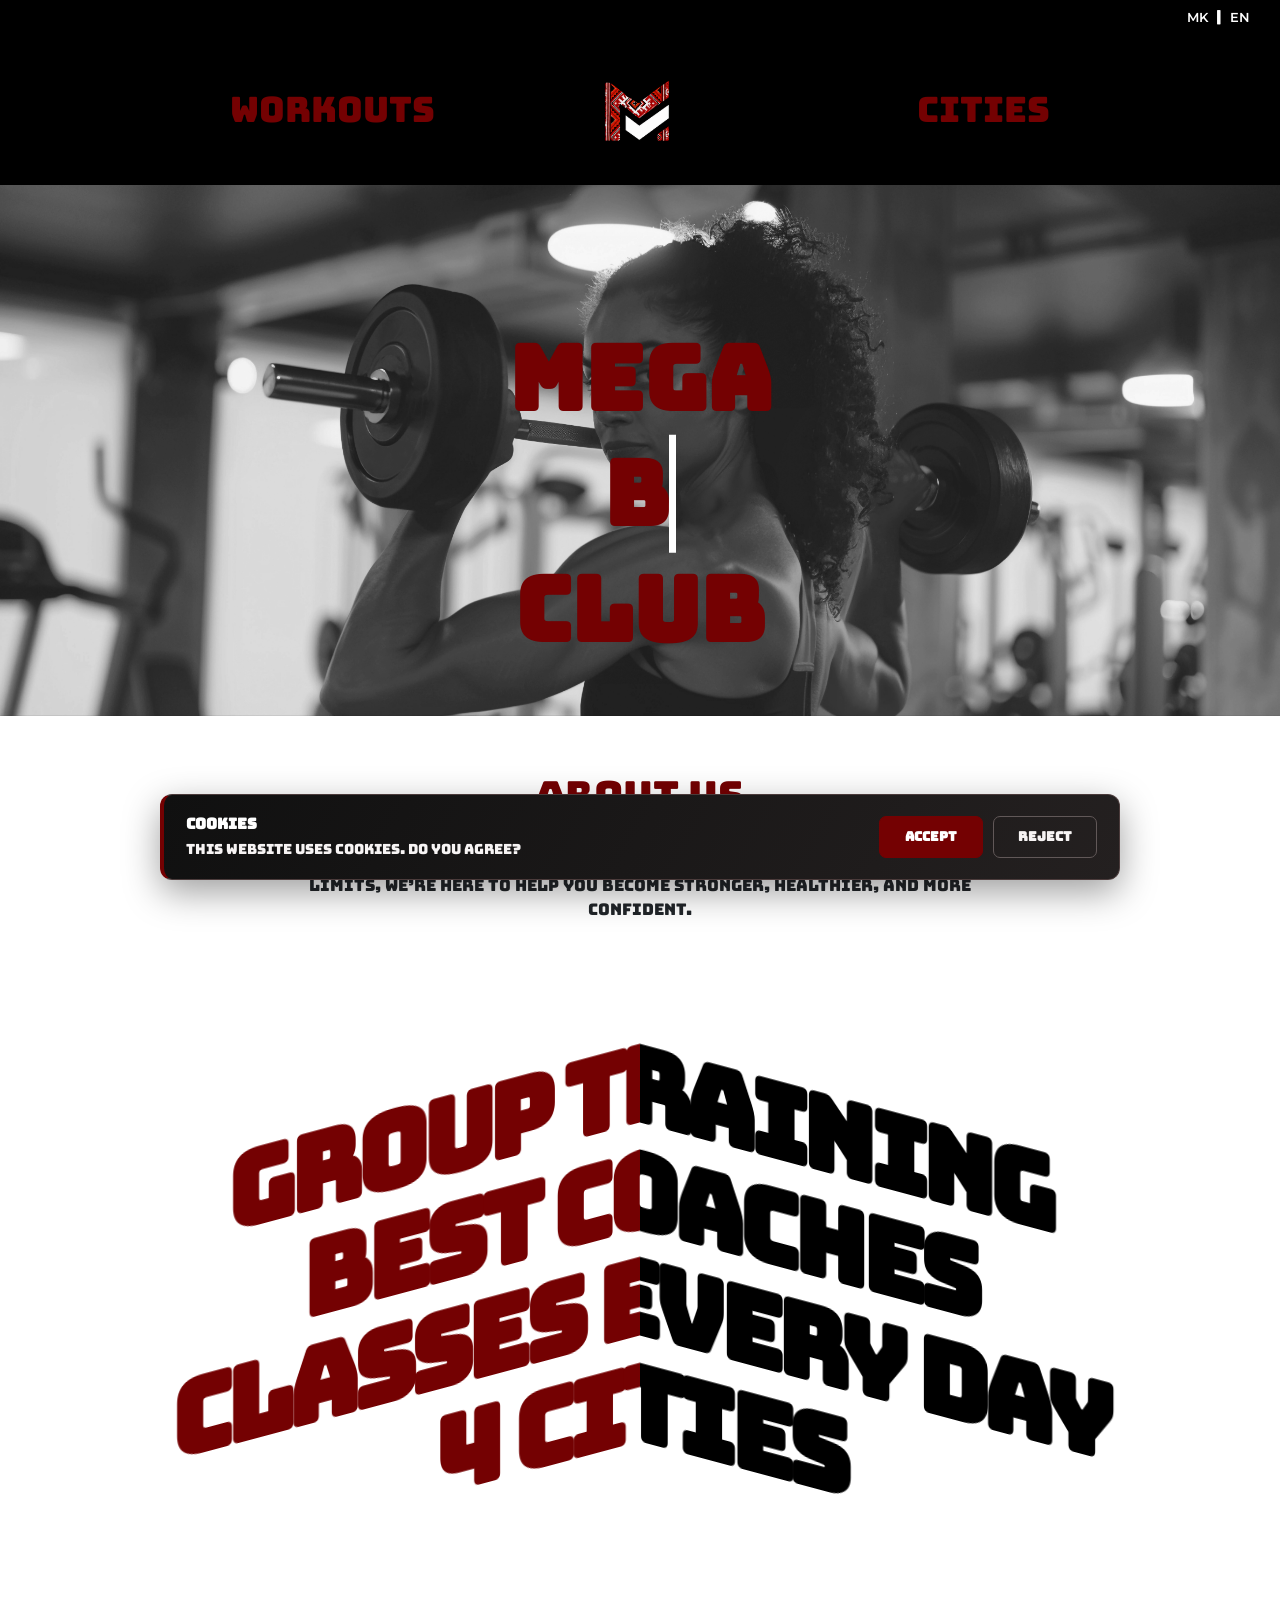
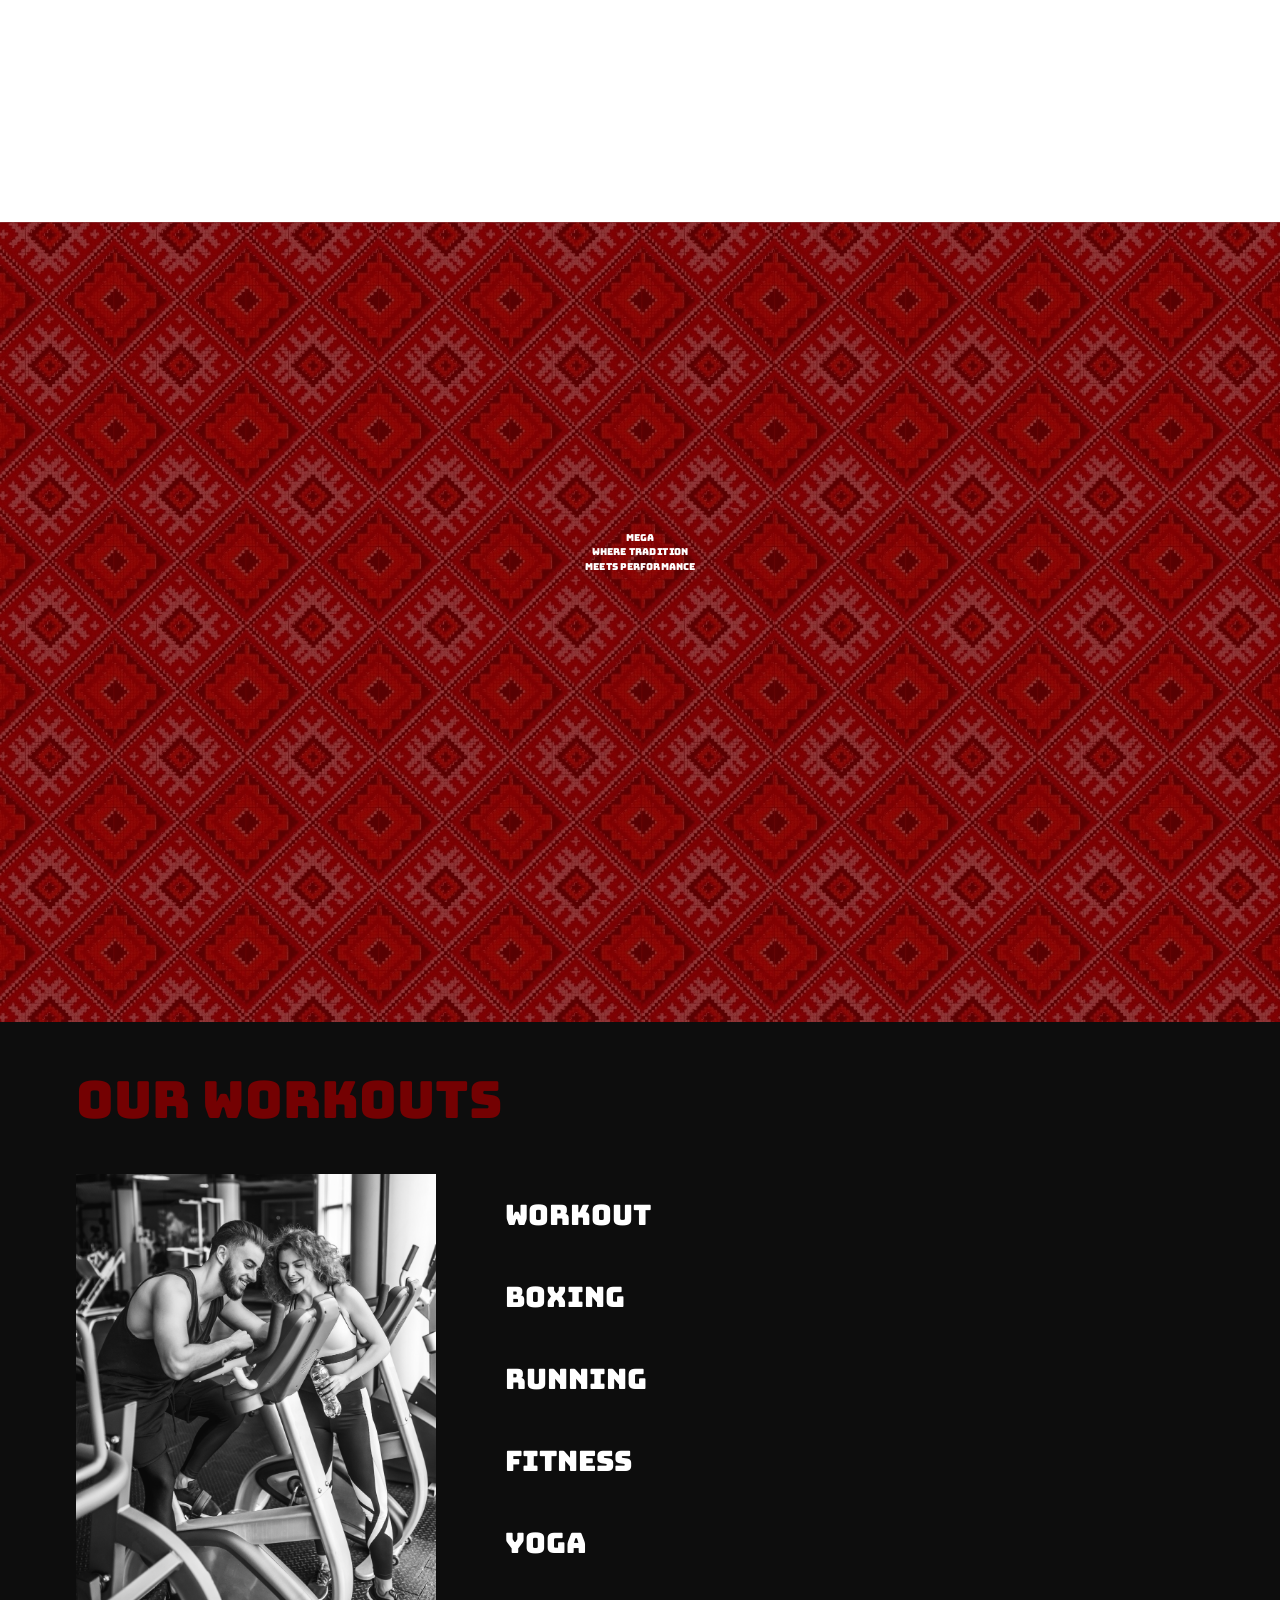
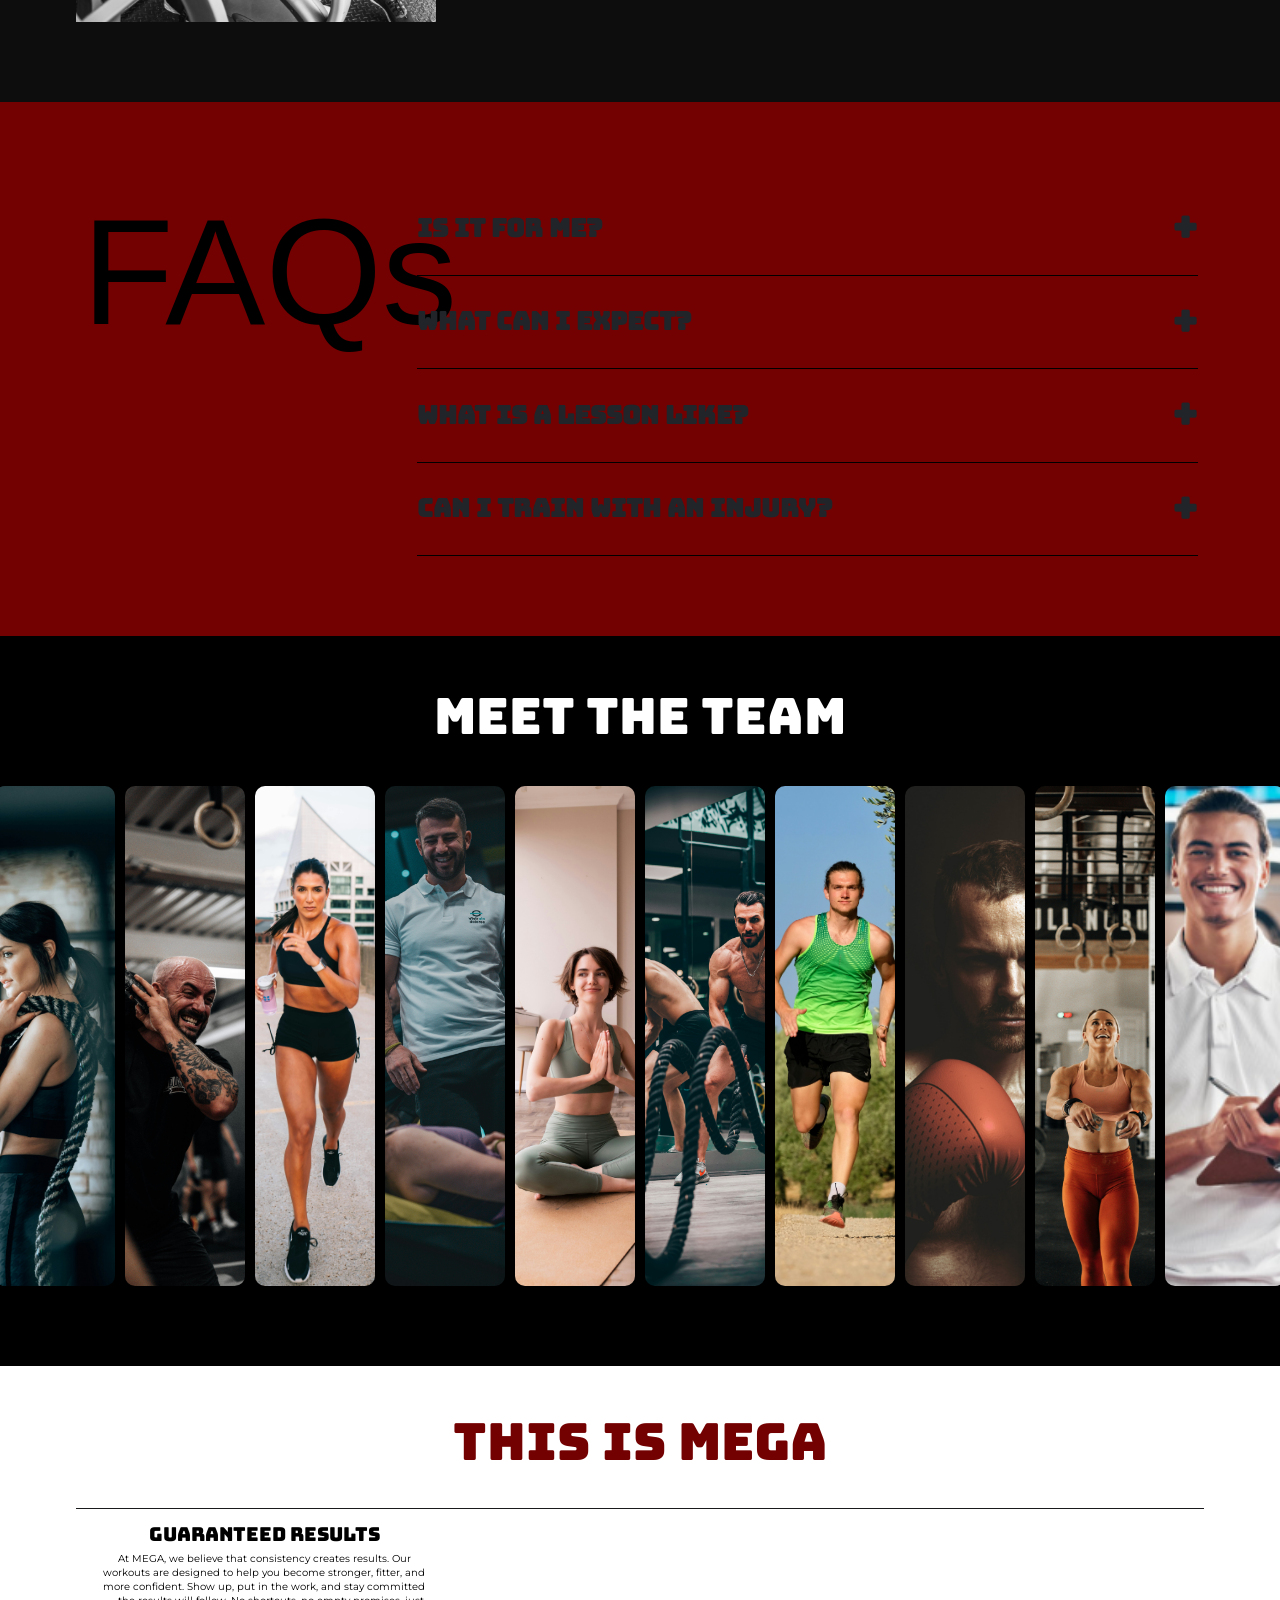
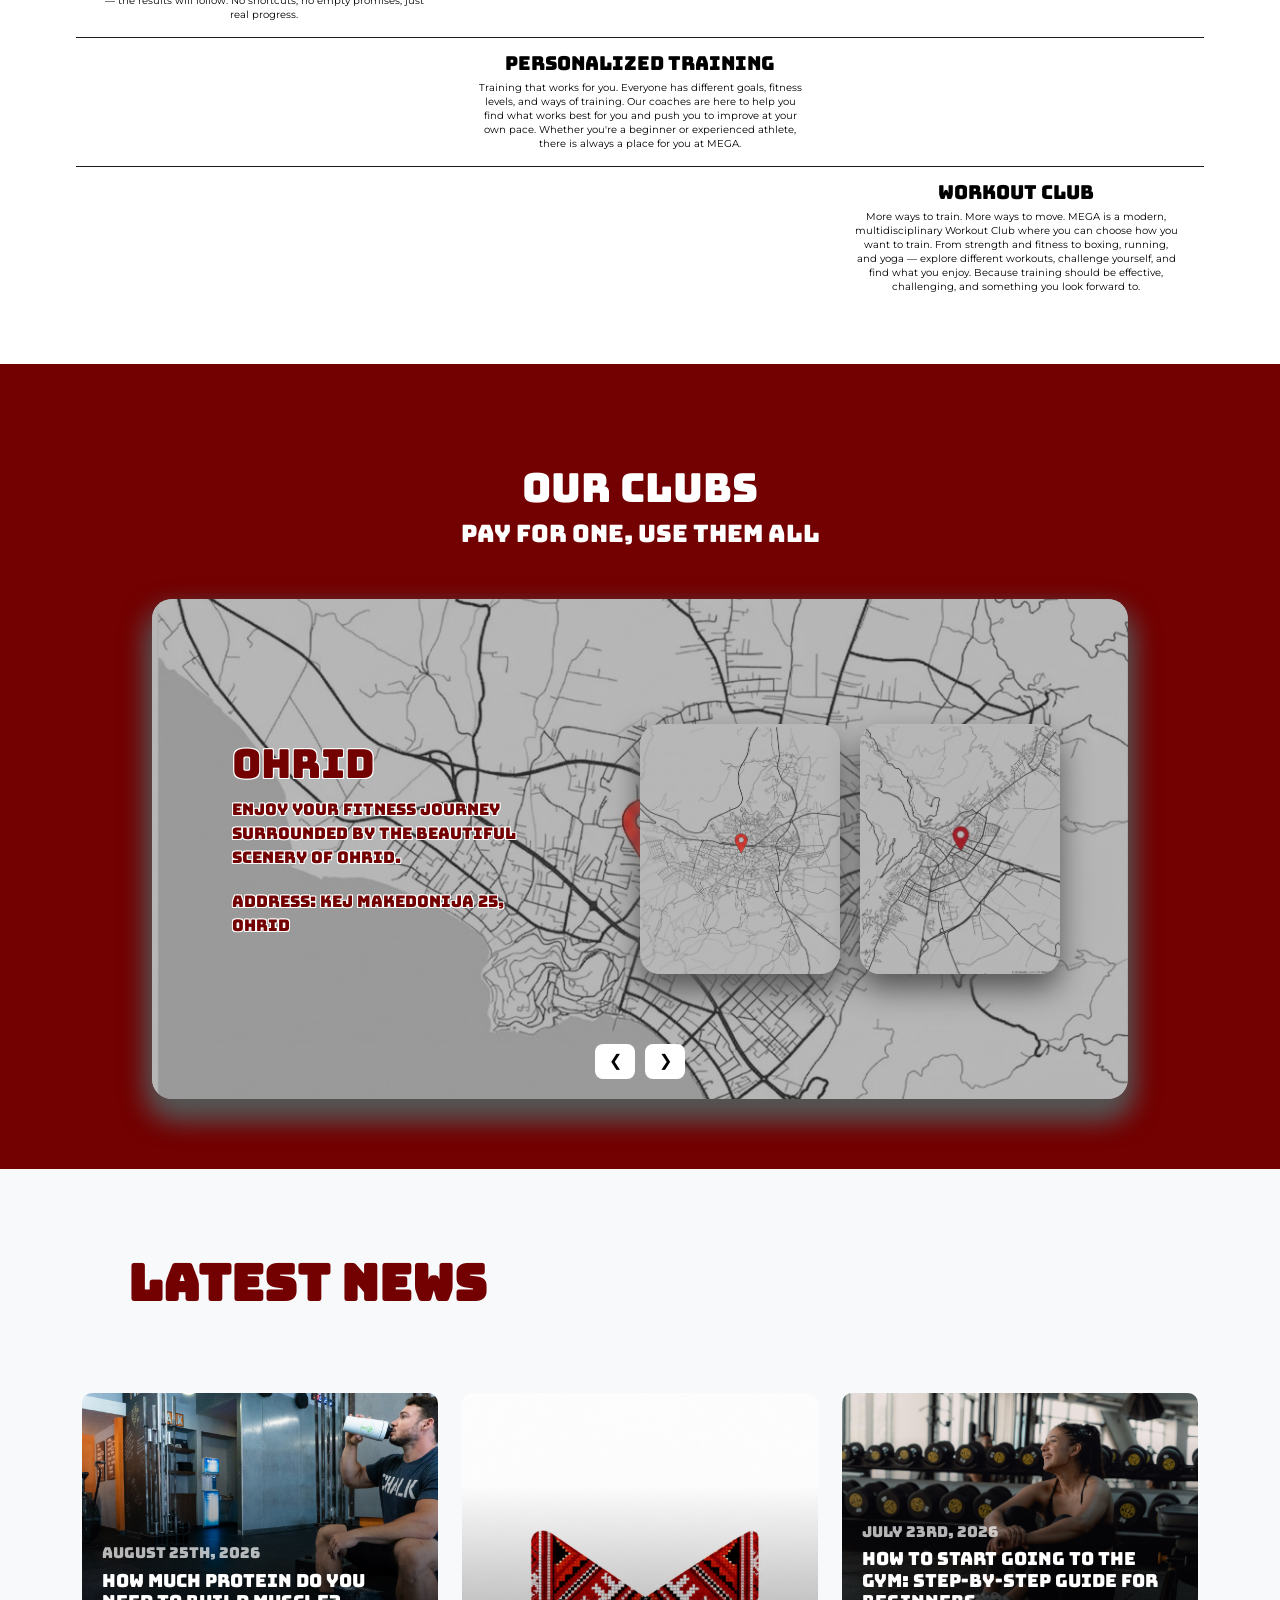
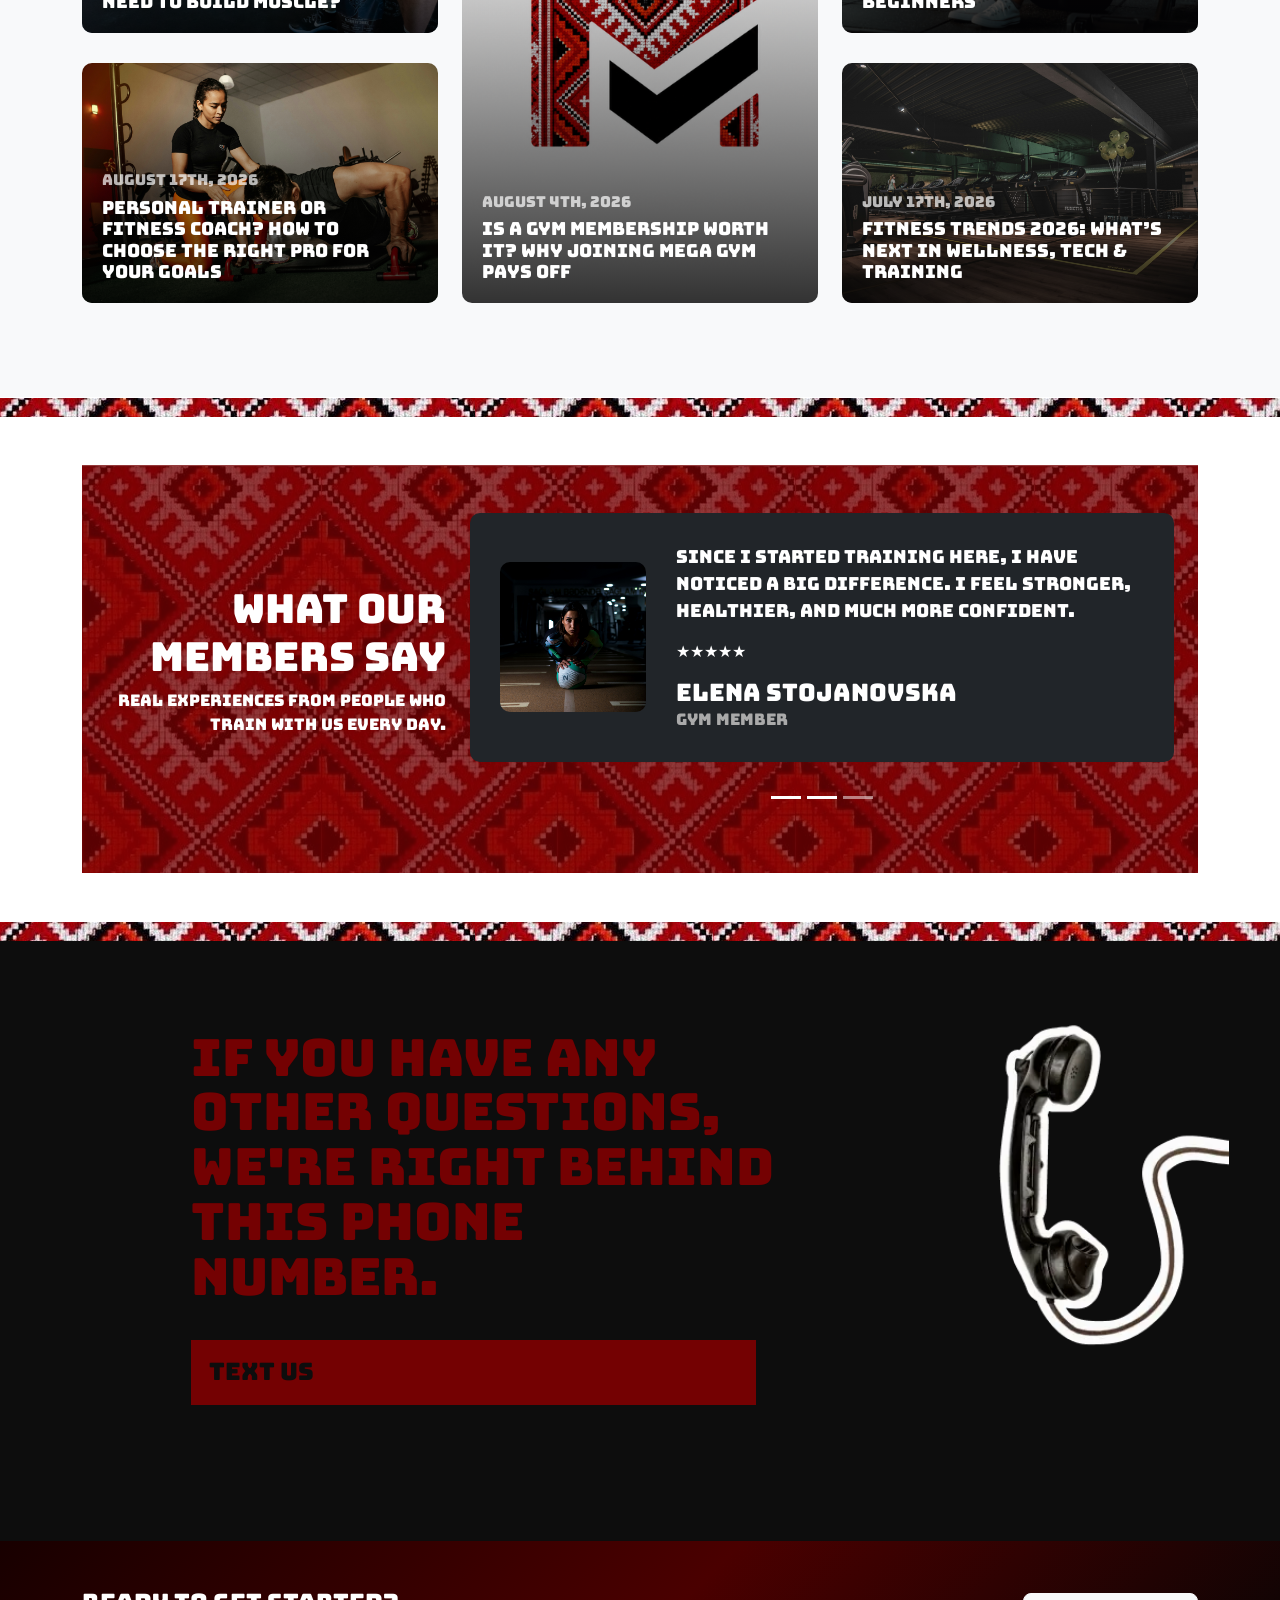
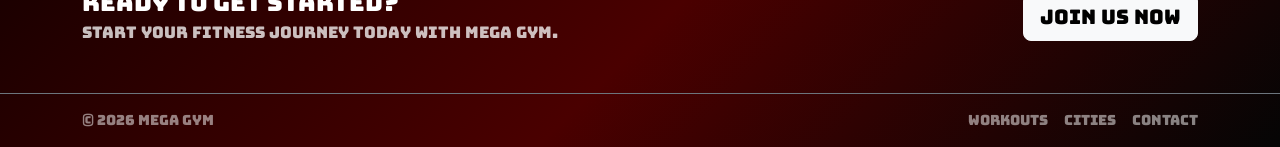
==== commit 254c2466: "okk" ====
--- a/home.html
+++ b/home.html
@@ -162,7 +162,6 @@
 
     </style>
 </head>
-
 <body>
 
 <script>
@@ -997,7 +996,7 @@
                 </p>
             </div>
 
-            <a href="http://localhost:63342/DP-project/DP-project/Skopje.html#booking" class="btn btn-light btn-lg flex-shrink-0">
+            <a href="joinUS.html" class="btn btn-light btn-lg flex-shrink-0">
                 Join us now
             </a>
 
@@ -1029,6 +1028,7 @@
 
 <script src="script.js"></script>
 
+<script src="language-preference.js"></script>
 
 </body>
 </html>
@@ -1041,4 +1041,3 @@
 
 
 
-
